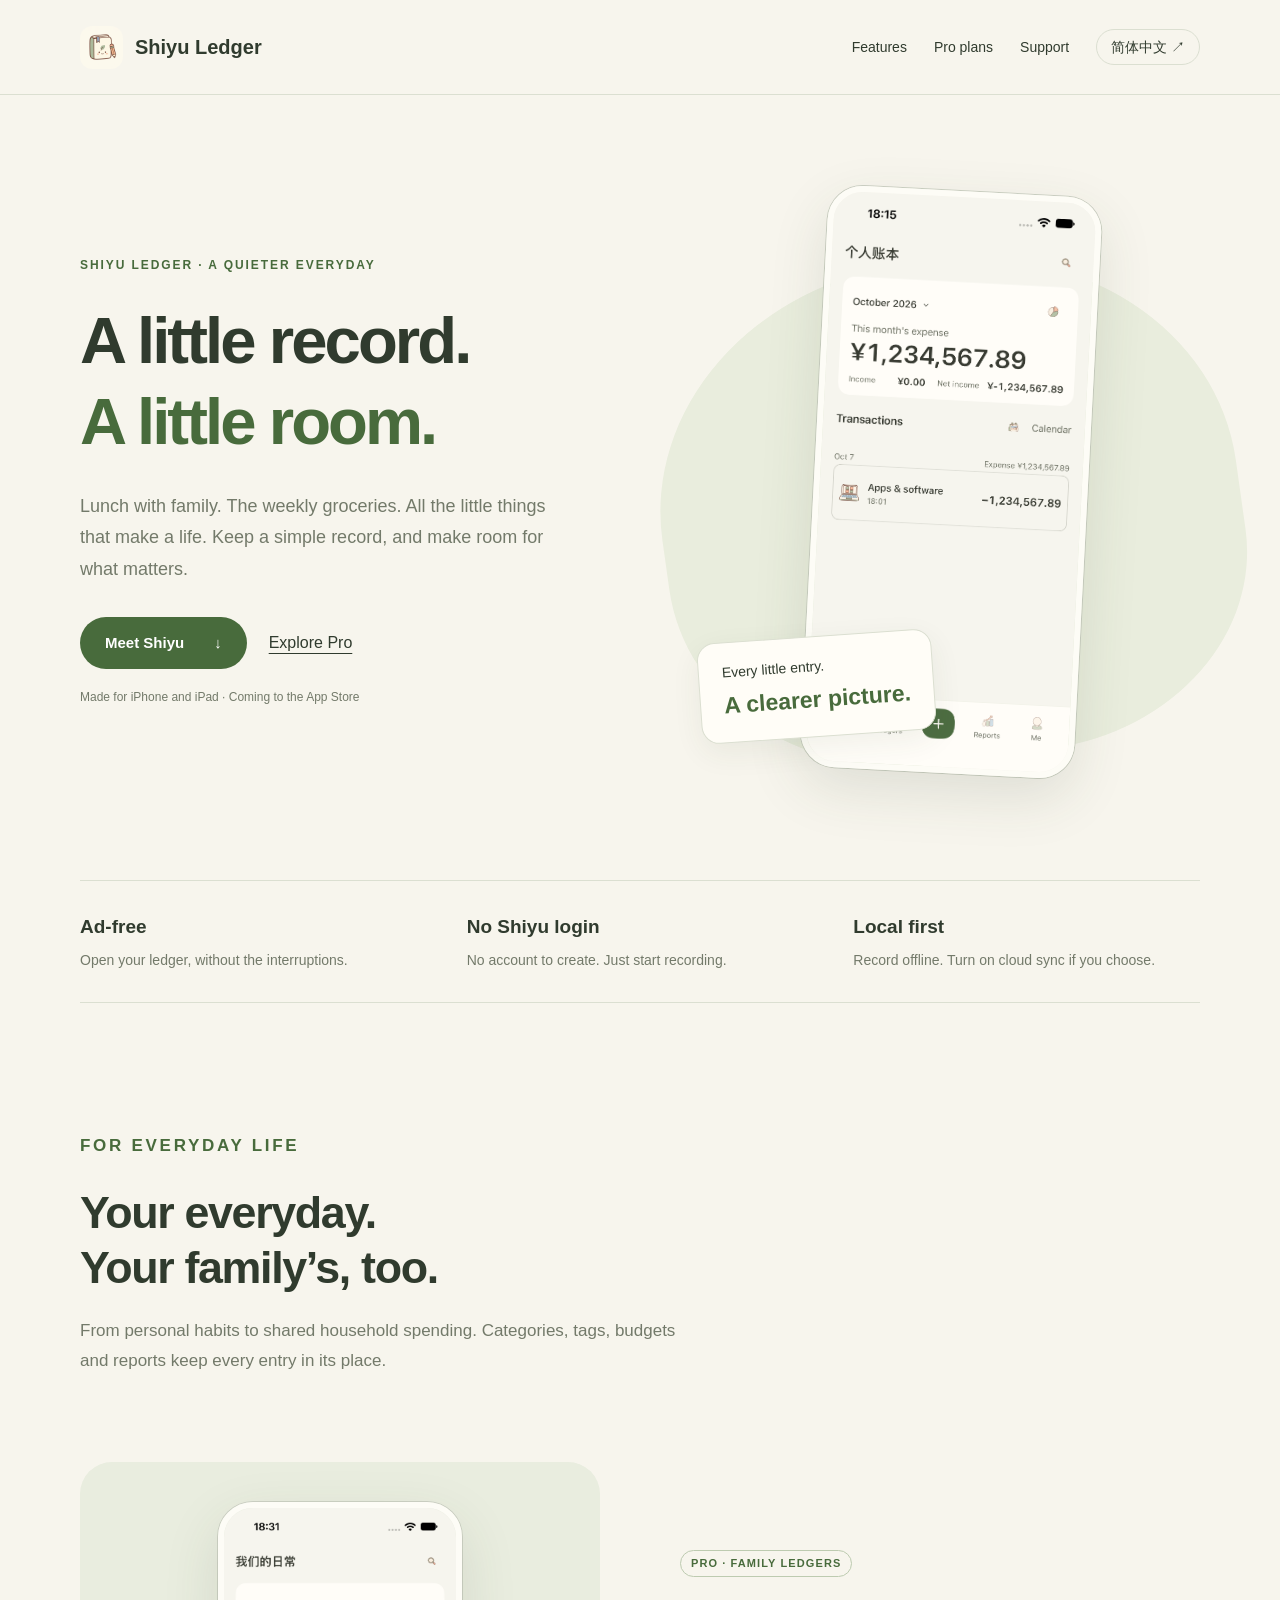
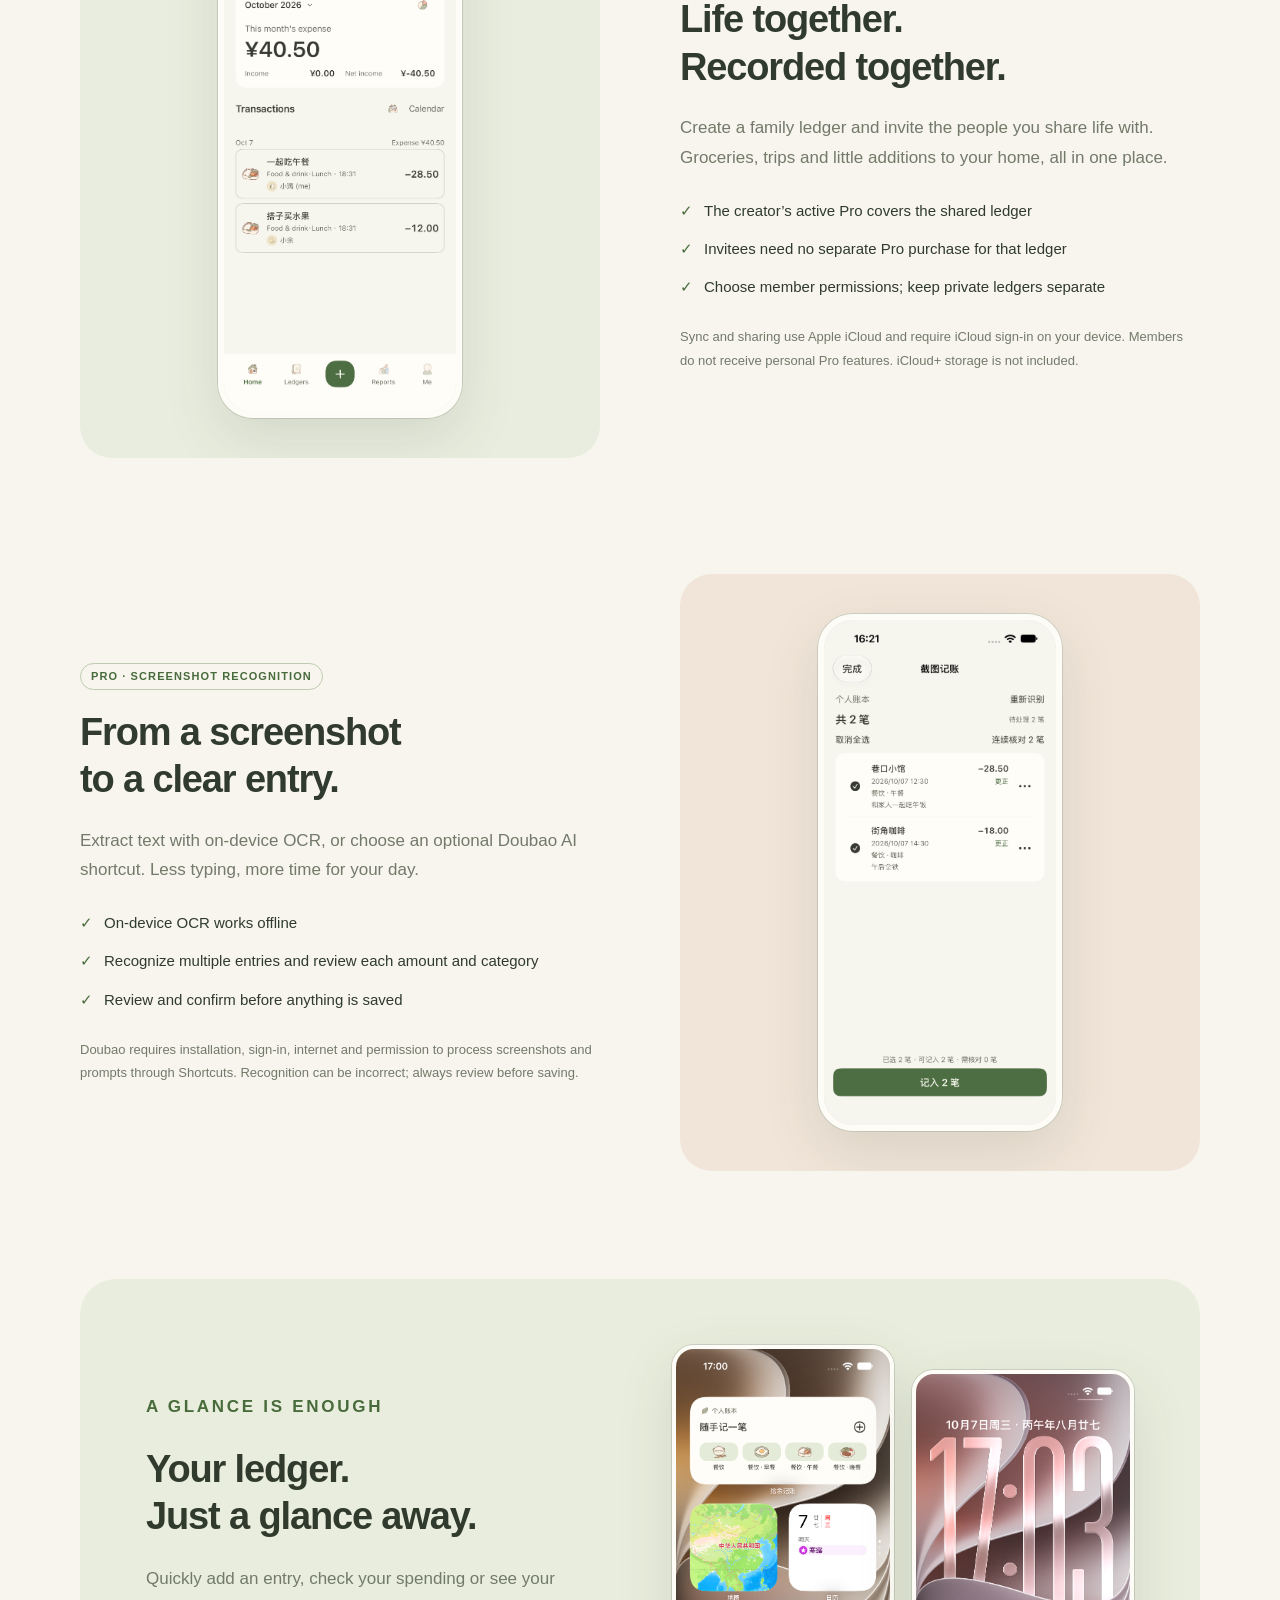
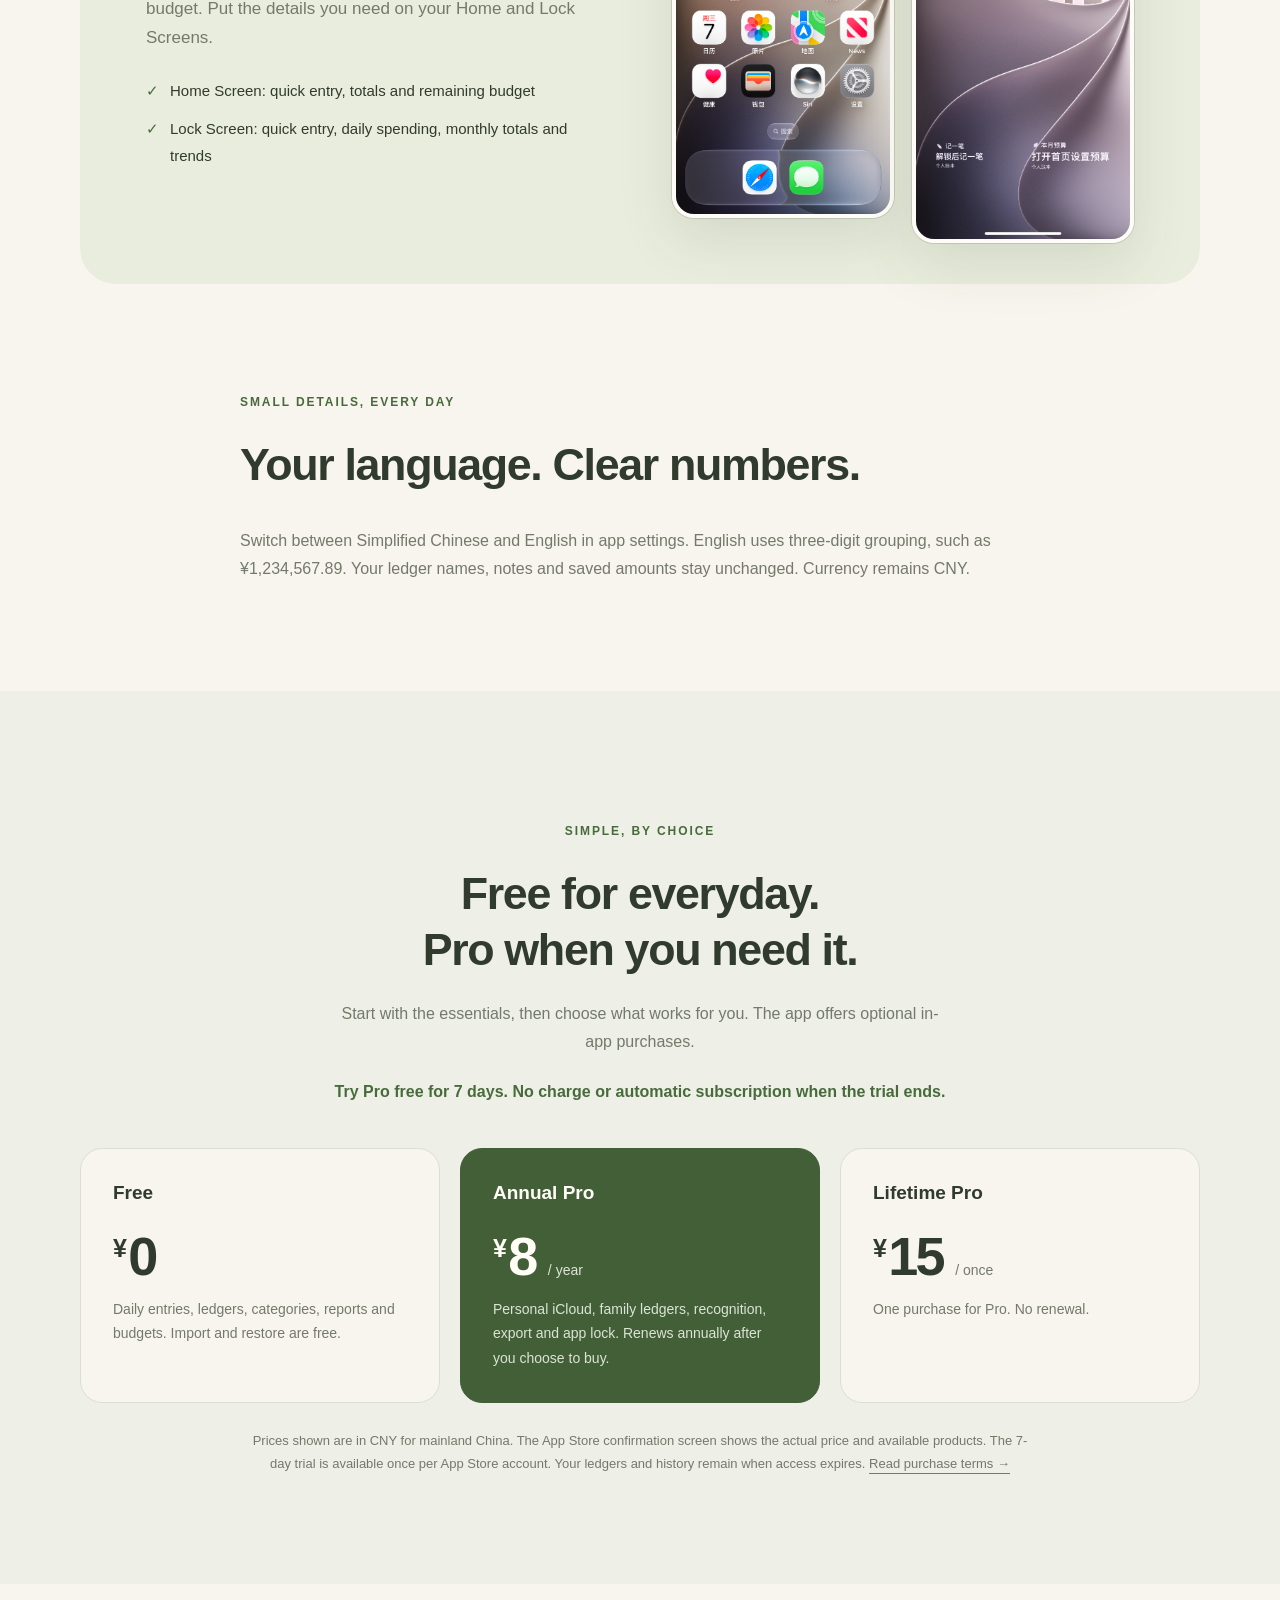
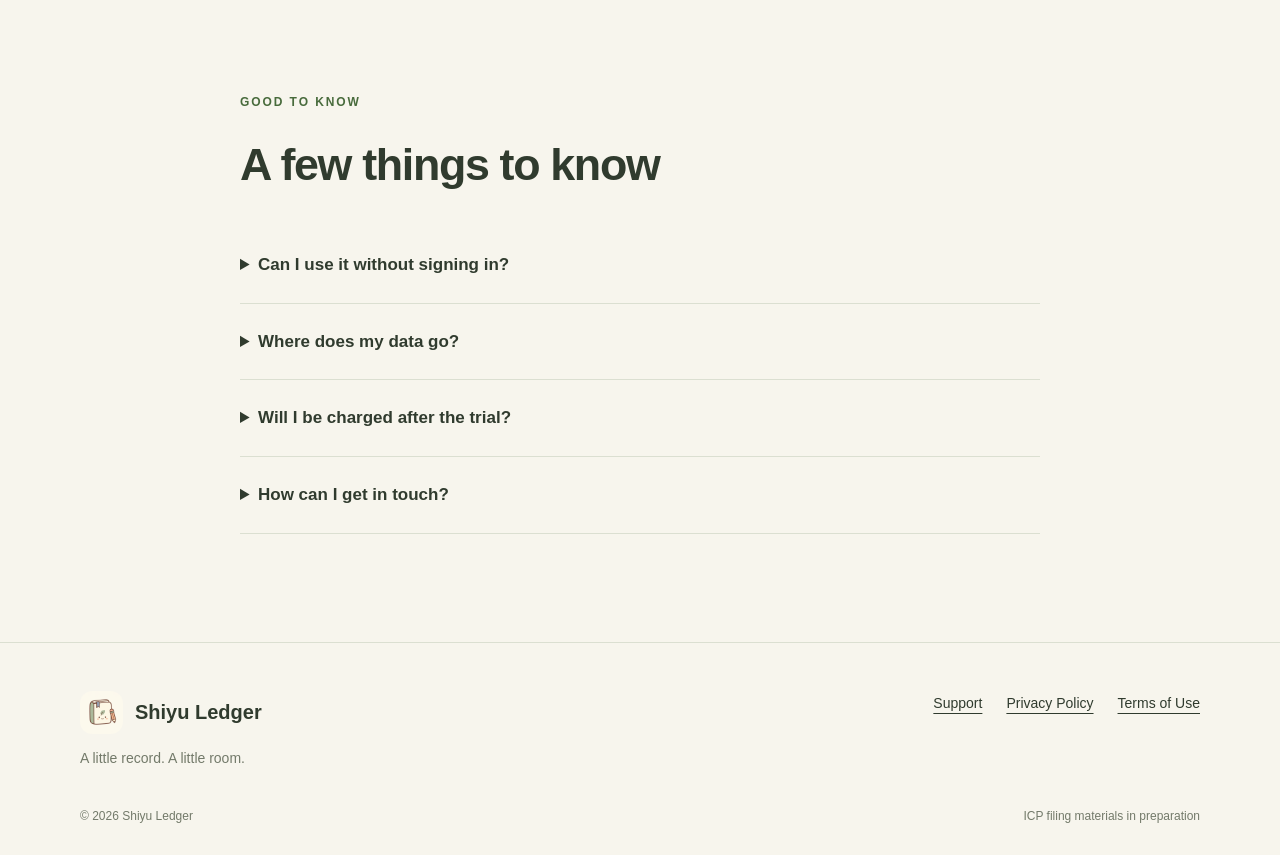
==== index-en.html @ 31da0974 "feat(web): 发布不含个人署名的双语官网" ====
<!doctype html>
<html lang="en">
<head><meta charset="utf-8"><meta name="viewport" content="width=device-width,initial-scale=1"><meta name="description" content="Shiyu Ledger is a quiet home for everyday spending. Ad-free, no Shiyu login, and local first. Share family ledgers, recognize screenshots and use Home and Lock Screen widgets."><meta name="theme-color" content="#f7f5ed"><title>Shiyu Ledger · A little record. A little room.</title><link rel="icon" href="assets/icon.png"><link rel="stylesheet" href="site.css"></head>
<body><a class="skip" href="#main">Skip to content</a>
<header class="site-header"><nav class="wrap nav" aria-label="Main navigation"><a class="brand" href="index-en.html"><img src="assets/icon.png" width="43" height="43" alt="">Shiyu Ledger</a><div class="nav-links"><a class="optional" href="#features">Features</a><a class="mobile-hide" href="#pricing">Pro plans</a><a class="mobile-hide" href="support-en.html">Support</a><a class="language" href="index.html" lang="zh-CN" aria-label="切换为简体中文">简体中文 ↗</a></div></nav></header>
<main id="main"><div class="wrap"><section class="hero"><div class="hero-copy"><p class="eyebrow">SHIYU LEDGER · A QUIETER EVERYDAY</p><h1>A little record.<br><span>A little room.</span></h1><p class="lead">Lunch with family. The weekly groceries. All the little things that make a life. Keep a simple record, and make room for what matters.</p><div class="actions"><a class="button" href="#features">Meet Shiyu <span aria-hidden="true">↓</span></a><a href="#pricing">Explore Pro</a></div><p class="availability">Made for iPhone and iPad · Coming to the App Store</p></div><div class="hero-visual"><div class="phone"><img src="assets/home-en.png" width="1206" height="2622" alt="Personal ledger and daily transactions in Shiyu Ledger" fetchpriority="high"></div><div class="floating-note">Every little entry.<strong>A clearer picture.</strong></div></div></section>
<div class="pillars"><div><strong>Ad-free</strong><p>Open your ledger, without the interruptions.</p></div><div><strong>No Shiyu login</strong><p>No account to create. Just start recording.</p></div><div><strong>Local first</strong><p>Record offline. Turn on cloud sync if you choose.</p></div></div>
<section class="section" id="features"><div class="section-intro"><p class="eyebrow">FOR EVERYDAY LIFE</p><h2>Your everyday.<br>Your family’s, too.</h2><p>From personal habits to shared household spending. Categories, tags, budgets and reports keep every entry in its place.</p></div>
<div class="feature"><div class="feature-visual"><div class="phone"><img src="assets/family-en.png" width="1206" height="2622" loading="lazy" alt="Members and permissions in a shared family ledger"></div></div><div class="feature-copy"><span class="tag">PRO · FAMILY LEDGERS</span><h2>Life together.<br>Recorded together.</h2><p>Create a family ledger and invite the people you share life with. Groceries, trips and little additions to your home, all in one place.</p><ul class="feature-list"><li>The creator’s active Pro covers the shared ledger</li><li>Invitees need no separate Pro purchase for that ledger</li><li>Choose member permissions; keep private ledgers separate</li></ul><small>Sync and sharing use Apple iCloud and require iCloud sign-in on your device. Members do not receive personal Pro features. iCloud+ storage is not included.</small></div></div>
<div class="feature"><div class="feature-copy"><span class="tag">PRO · SCREENSHOT RECOGNITION</span><h2>From a screenshot<br>to a clear entry.</h2><p>Extract text with on-device OCR, or choose an optional Doubao AI shortcut. Less typing, more time for your day.</p><ul class="feature-list"><li>On-device OCR works offline</li><li>Recognize multiple entries and review each amount and category</li><li>Review and confirm before anything is saved</li></ul><small>Doubao requires installation, sign-in, internet and permission to process screenshots and prompts through Shortcuts. Recognition can be incorrect; always review before saving.</small></div><div class="feature-visual peach"><div class="phone"><img src="assets/recognition.png" width="1206" height="2622" loading="lazy" alt="Reviewing multiple recognized transactions"></div></div></div></section>
<section class="widgets" aria-labelledby="widgets-title"><div><p class="eyebrow">A GLANCE IS ENOUGH</p><h2 id="widgets-title">Your ledger.<br>Just a glance away.</h2><p>Quickly add an entry, check your spending or see your budget. Put the details you need on your Home and Lock Screens.</p><ul class="feature-list"><li>Home Screen: quick entry, totals and remaining budget</li><li>Lock Screen: quick entry, daily spending, monthly totals and trends</li></ul></div><div class="widget-pair"><div class="phone"><img src="assets/widget-home.png" loading="lazy" width="1206" height="2622" alt="Shiyu income and expense widget on the iPhone Home Screen"></div><div class="phone"><img src="assets/widget-lock.png" loading="lazy" width="1206" height="2622" alt="Shiyu widgets on the iPhone Lock Screen"></div></div></section>
<section class="section"><div class="faq"><p class="eyebrow">SMALL DETAILS, EVERY DAY</p><h2>Your language. Clear numbers.</h2><p>Switch between Simplified Chinese and English in app settings. English uses three-digit grouping, such as ¥1,234,567.89. Your ledger names, notes and saved amounts stay unchanged. Currency remains CNY.</p></div></section></div>
<section class="section pricing" id="pricing"><div class="wrap"><div class="pricing-head"><p class="eyebrow">SIMPLE, BY CHOICE</p><h2>Free for everyday.<br>Pro when you need it.</h2><p>Start with the essentials, then choose what works for you. The app offers optional in-app purchases.</p><p class="trial">Try Pro free for 7 days. No charge or automatic subscription when the trial ends.</p></div><div class="prices"><article class="price-card"><h3>Free</h3><div class="amount"><span class="currency">¥</span>0</div><p>Daily entries, ledgers, categories, reports and budgets. Import and restore are free.</p></article><article class="price-card pro"><h3>Annual Pro</h3><div class="amount"><span class="currency">¥</span>8 <span class="period">/ year</span></div><p>Personal iCloud, family ledgers, recognition, export and app lock. Renews annually after you choose to buy.</p></article><article class="price-card"><h3>Lifetime Pro</h3><div class="amount"><span class="currency">¥</span>15 <span class="period">/ once</span></div><p>One purchase for Pro. No renewal.</p></article></div><p class="pricing-note">Prices shown are in CNY for mainland China. The App Store confirmation screen shows the actual price and available products. The 7-day trial is available once per App Store account. Your ledgers and history remain when access expires. <a href="terms-en.html">Read purchase terms →</a></p></div></section>
<section class="section wrap"><div class="faq"><p class="eyebrow">GOOD TO KNOW</p><h2>A few things to know</h2><details><summary>Can I use it without signing in?</summary><p>Yes. Basic bookkeeping works offline without a Shiyu account. Optional personal sync and shared ledgers require iCloud sign-in on your device.</p></details><details><summary>Where does my data go?</summary><p>Basic data stays on your device. Optional sync and sharing use Apple CloudKit. The Doubao shortcut sends relevant content to Doubao only when you authorize and run it. See our <a href="privacy-en.html">Privacy Policy</a>.</p></details><details><summary>Will I be charged after the trial?</summary><p>No. The independent 7-day trial does not charge or turn into a subscription. Annual renewal starts only if you choose to buy Annual Pro. Lifetime Pro is a one-time purchase.</p></details><details><summary>How can I get in touch?</summary><p>Email <a href="mailto:906626481@qq.com">906626481@qq.com</a> with the app version, iOS version and steps to reproduce the issue. Please do not send passwords, verification codes or unnecessary personal information.</p></details></div></section></main>
<footer class="footer"><div class="wrap"><div class="footer-top"><div class="footer-copy"><a class="brand" href="index-en.html"><img src="assets/icon.png" width="43" height="43" alt="">Shiyu Ledger</a><p>A little record. A little room.</p></div><nav class="footer-links" aria-label="Help and terms"><a href="support-en.html">Support</a><a href="privacy-en.html">Privacy Policy</a><a href="terms-en.html">Terms of Use</a></nav></div><div class="footer-bottom"><span>© 2026 Shiyu Ledger</span><span>ICP filing materials in preparation</span></div></div></footer></body></html>
---- site.css ----
@charset "UTF-8";
:root{color-scheme:light;--paper:#f7f5ed;--ink:#303b2e;--green:#486b3c;--muted:#737a6a;--line:#dbdfd1;--sage:#e9eddd}*{box-sizing:border-box}html{scroll-behavior:smooth;scroll-padding-top:100px}body{margin:0;color:var(--ink);background:var(--paper);font-family:-apple-system,BlinkMacSystemFont,"Segoe UI","PingFang SC",sans-serif;line-height:1.75}a{color:inherit;text-underline-offset:5px}a:focus-visible,summary:focus-visible{outline:3px solid var(--green);outline-offset:6px}img{display:block;max-width:100%;height:auto}h1,h2,h3,p{margin:0}h1,h2,h3{line-height:1.25}h1{font-size:clamp(44px,5.1vw,72px);letter-spacing:-.045em;font-weight:650}h2{font-size:clamp(32px,3.5vw,48px);letter-spacing:-.03em}h3{font-size:22px}p{color:var(--muted)}.wrap{width:min(1120px,calc(100% - 64px));margin:auto}.site-header{border-bottom:1px solid var(--line)}.nav{display:flex;align-items:center;justify-content:space-between;gap:28px;min-height:94px}.brand{display:flex;align-items:center;gap:12px;text-decoration:none;font-size:20px;font-weight:650;white-space:nowrap}.brand img{width:43px;height:43px;border-radius:12px}.nav-links{display:flex;align-items:center;gap:27px;font-size:14px}.nav-links a{text-decoration:none}.nav-links a:hover{text-decoration:underline}.language{border:1px solid var(--line);padding:5px 14px;border-radius:99px}.hero{display:grid;grid-template-columns:1.05fr .95fr;align-items:center;gap:70px;min-height:785px;padding:66px 0 78px}.eyebrow{font-size:12px;font-weight:650;letter-spacing:.16em;text-transform:uppercase;color:var(--green);margin-bottom:24px}.hero h1 span{color:var(--green)}.lead{font-size:18px;max-width:490px;margin-top:28px}.actions{display:flex;flex-wrap:wrap;align-items:center;gap:22px;margin-top:32px}.button{display:inline-flex;align-items:center;gap:30px;padding:13px 25px;border-radius:99px;background:var(--green);color:white;text-decoration:none;font-size:15px;font-weight:600}.button:hover{background:#35552a}.availability{font-size:12px;color:var(--muted);margin-top:18px}.hero-visual{position:relative;display:flex;justify-content:center}.hero-visual:before{content:"";position:absolute;inset:12% -8% 2%;background:var(--sage);border-radius:48% 48% 38% 42%;transform:rotate(-8deg);z-index:-1}.phone{width:274px;overflow:hidden;border:6px solid #fdfcf6;border-radius:35px;box-shadow:0 20px 55px #34452e20,0 0 0 1px #cdd1c4}.hero .phone{transform:rotate(3deg)}.floating-note{position:absolute;bottom:36px;left:-2px;padding:17px 23px;background:#fffdf7;box-shadow:0 10px 30px #34452e12;border:1px solid var(--line);border-radius:18px;transform:rotate(-4deg);font-size:14px}.floating-note strong{display:block;color:var(--green);font-size:23px}.pillars{display:grid;grid-template-columns:repeat(3,1fr);border-top:1px solid var(--line);border-bottom:1px solid var(--line);padding:29px 0;gap:40px}.pillars strong{display:block;font-size:19px;margin-bottom:5px}.pillars p{font-size:14px}.section{padding:108px 0}.section-intro{max-width:620px;margin-bottom:52px}.section-intro>p{margin-top:20px;font-size:17px}.feature{display:grid;grid-template-columns:1fr 1fr;gap:80px;align-items:center;padding:34px 0 82px}.feature:last-child{padding-bottom:0}.feature-visual{background:#e9eddf;border-radius:32px;display:flex;justify-content:center;padding:40px 32px;overflow:hidden}.feature-visual.peach{background:#f1e5d9}.feature .phone{width:244px}.feature-copy h2{font-size:38px}.feature-copy>p{margin:22px 0;font-size:17px}.feature-copy small{display:block;color:var(--muted);line-height:1.8;font-size:13px}.tag{display:inline-block;border:1px solid #bdcbb0;color:var(--green);font-size:11px;line-height:1;padding:7px 10px;border-radius:99px;margin-bottom:19px;font-weight:650;letter-spacing:.1em}.feature-list{list-style:none;padding:0;margin:25px 0}.feature-list li{position:relative;padding-left:24px;margin:12px 0;font-size:15px}.feature-list li:before{content:"✓";position:absolute;left:0;color:var(--green)}.widgets{background:var(--sage);border-radius:36px;padding:66px;display:grid;grid-template-columns:1fr 1fr;gap:64px;align-items:center}.widgets h2{font-size:38px}.widgets p{margin-top:23px;font-size:17px}.widget-pair{display:flex;align-items:center;gap:18px}.widget-pair .phone{width:50%;min-width:0;border-width:4px;border-radius:22px}.widget-pair .phone:last-child{transform:translateY(25px)}.pricing{background:#eeefe7}.pricing-head{text-align:center;max-width:620px;margin:0 auto 42px}.pricing-head p{margin-top:22px}.prices{display:grid;grid-template-columns:repeat(3,1fr);gap:20px}.price-card{padding:32px;background:var(--paper);border:1px solid var(--line);border-radius:22px}.price-card.pro{background:#435f38;color:#fffdf5;border-color:#435f38}.price-card.pro p,.price-card.pro .period{color:#dce4d5}.price-card h3{font-size:19px}.amount{font-size:54px;font-weight:600;letter-spacing:-.05em;margin:20px 0 10px;line-height:1.15}.amount .currency{font-size:25px;vertical-align:top;display:inline-block;margin-top:9px;margin-right:4px}.period{font-size:14px;font-weight:400;letter-spacing:0;color:var(--muted)}.price-card p{font-size:14px}.pricing-note{font-size:13px;max-width:790px;margin:27px auto 0;text-align:center}.trial{margin-top:26px;font-weight:600;color:var(--green)}.faq{max-width:800px;margin:auto}.faq h2{margin-bottom:34px}.faq details{border-bottom:1px solid var(--line);padding:23px 0}.faq summary{cursor:pointer;font-size:17px;font-weight:550;padding-right:15px}.faq details p{margin-top:16px;font-size:15px}.footer{border-top:1px solid var(--line);padding:48px 0 28px}.footer-top{display:flex;justify-content:space-between;gap:32px}.footer-links{display:flex;flex-wrap:wrap;gap:24px;font-size:14px}.footer-bottom{display:flex;justify-content:space-between;gap:22px;margin-top:36px;font-size:12px;color:var(--muted)}.footer-copy>p{font-size:14px;margin-top:12px}.skip{position:absolute;top:-100px;left:20px;background:white;padding:10px 20px;z-index:2}.skip:focus{top:12px}
@media(max-width:850px){.wrap{width:calc(100% - 40px)}.nav{min-height:80px;gap:16px}.nav-links{gap:18px}.nav-links .optional{display:none}.hero{gap:35px;min-height:700px}.hero .phone{width:238px}.floating-note{left:-8px;bottom:28px;padding:13px 17px}.pillars{gap:24px}.feature{gap:40px}.feature-copy h2,.widgets h2{font-size:32px}.widgets{padding:40px;gap:30px}.price-card{padding:25px}.amount{font-size:45px}}
@media(max-width:620px){.brand{font-size:17px;gap:9px}.brand img{width:36px;height:36px}.nav-links{gap:12px;font-size:12px}.nav-links .mobile-hide{display:none}.language{padding:4px 11px}.hero{grid-template-columns:1fr;gap:50px;padding:58px 0 62px;min-height:0}.hero-copy{max-width:500px}.hero h1{font-size:47px}.lead{font-size:16px;margin-top:23px}.hero-visual{padding:0 20px 18px;max-width:340px;justify-self:center;width:100%}.hero-visual:before{inset:12% 0 0;transform:none}.hero .phone{width:245px}.floating-note{left:-3px;bottom:47px;font-size:12px}.floating-note strong{font-size:20px}.pillars{grid-template-columns:1fr;padding:26px 0;gap:21px}.pillars strong{font-size:17px}.section{padding:65px 0}.section-intro{margin-bottom:32px}.feature{grid-template-columns:1fr;gap:28px;padding:20px 0 60px}.feature-copy{order:-1}.feature-copy h2,.widgets h2{font-size:32px}.feature-visual{padding:30px}.feature .phone{width:237px}.widgets{grid-template-columns:1fr;padding:32px 26px 56px;gap:32px;border-radius:26px}.widget-pair{max-width:340px;margin:auto}.prices{grid-template-columns:1fr;gap:14px}.price-card{padding:27px}.amount{margin:14px 0 8px}.footer-top,.footer-bottom{flex-direction:column;gap:22px}.footer-links{gap:20px}.footer-bottom{margin-top:28px;gap:9px}.pricing-head{text-align:left}.pricing-note{text-align:left}.actions{gap:18px}.widget-pair .phone{border-radius:18px}}
@media(prefers-reduced-motion:reduce){html{scroll-behavior:auto}}
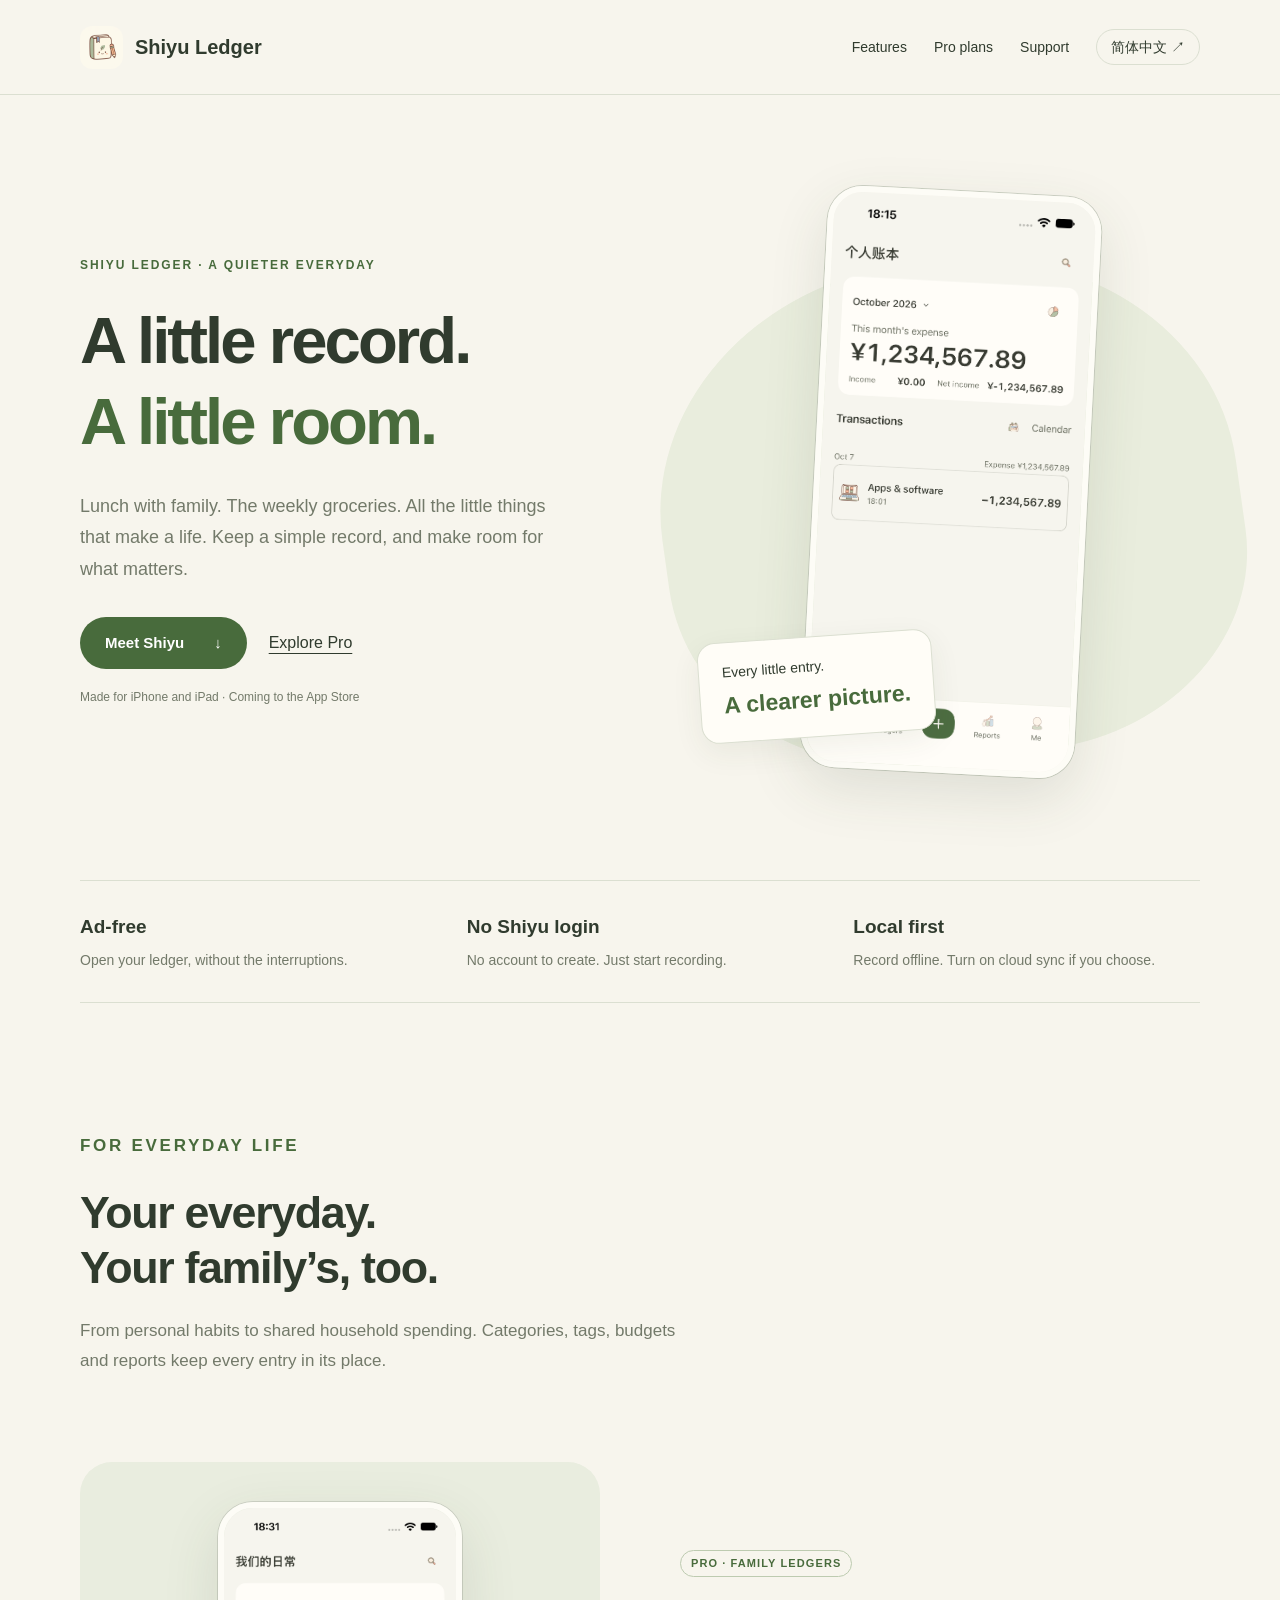
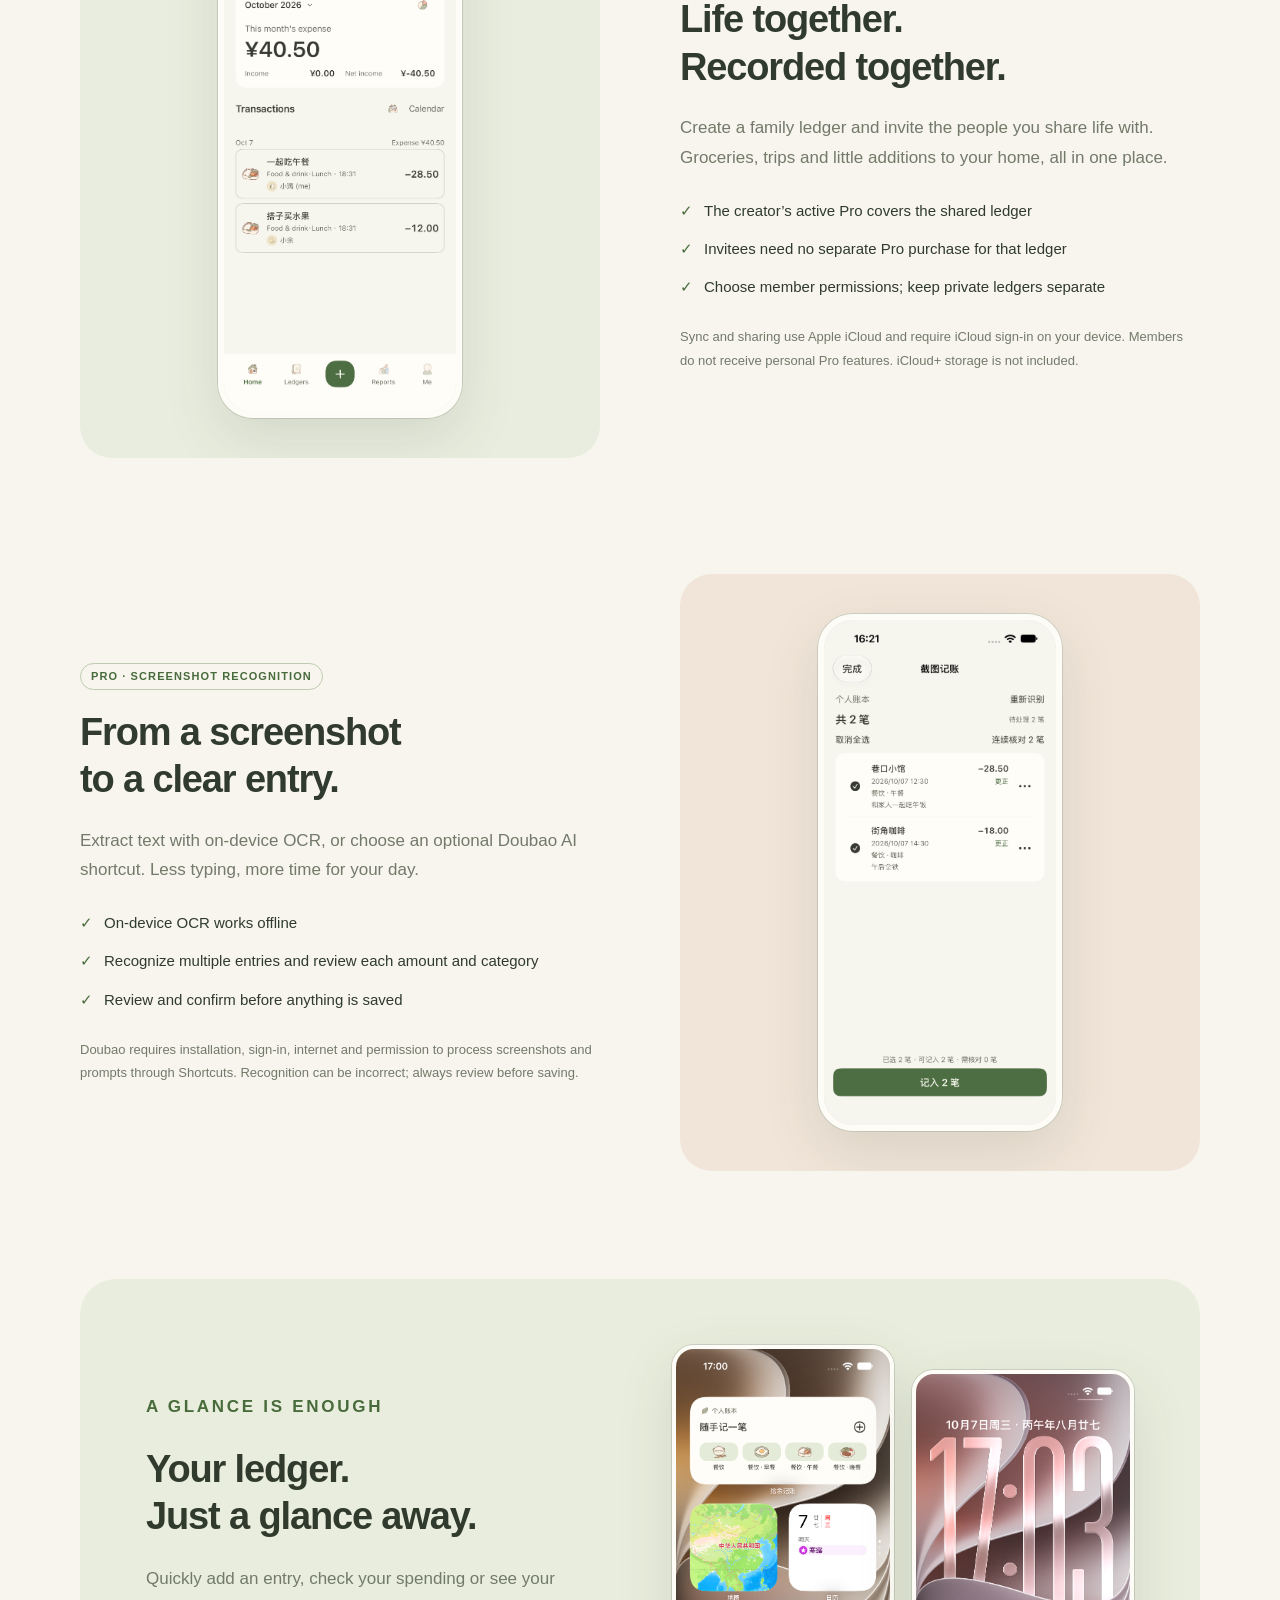
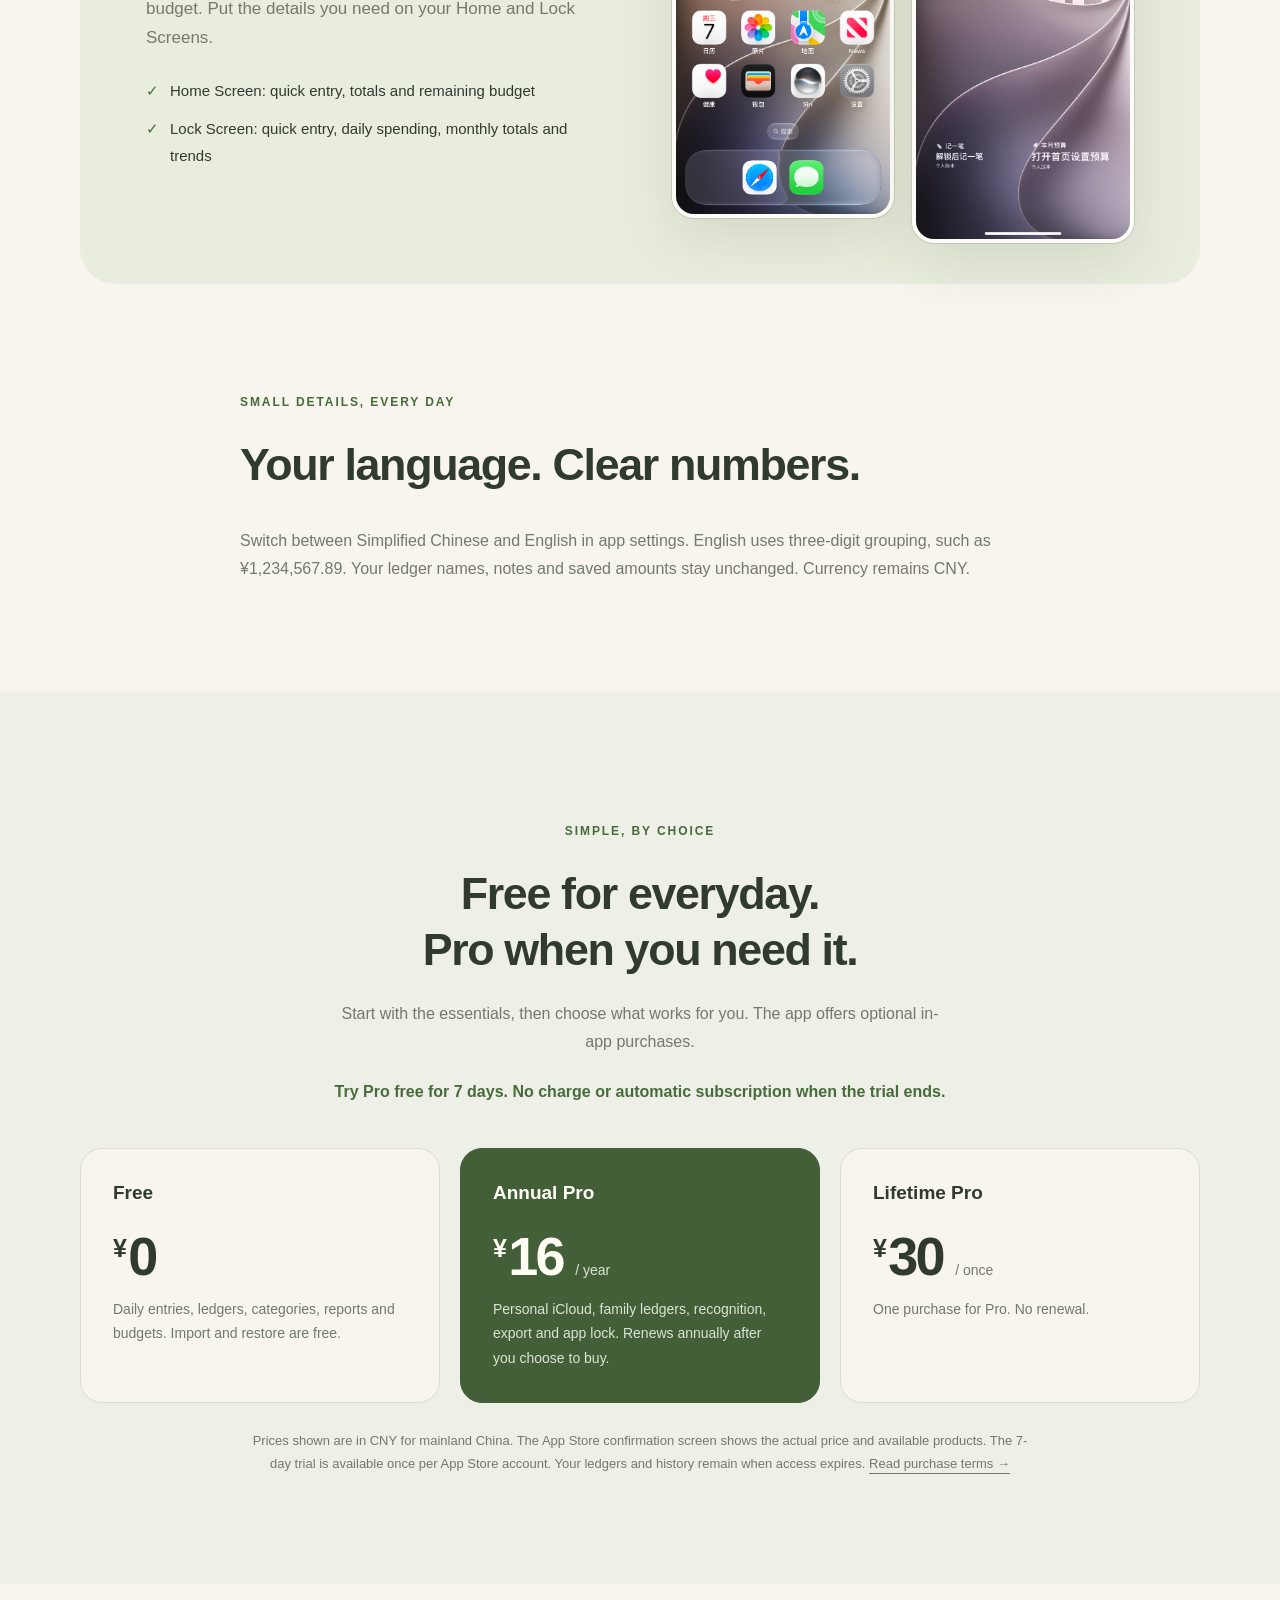
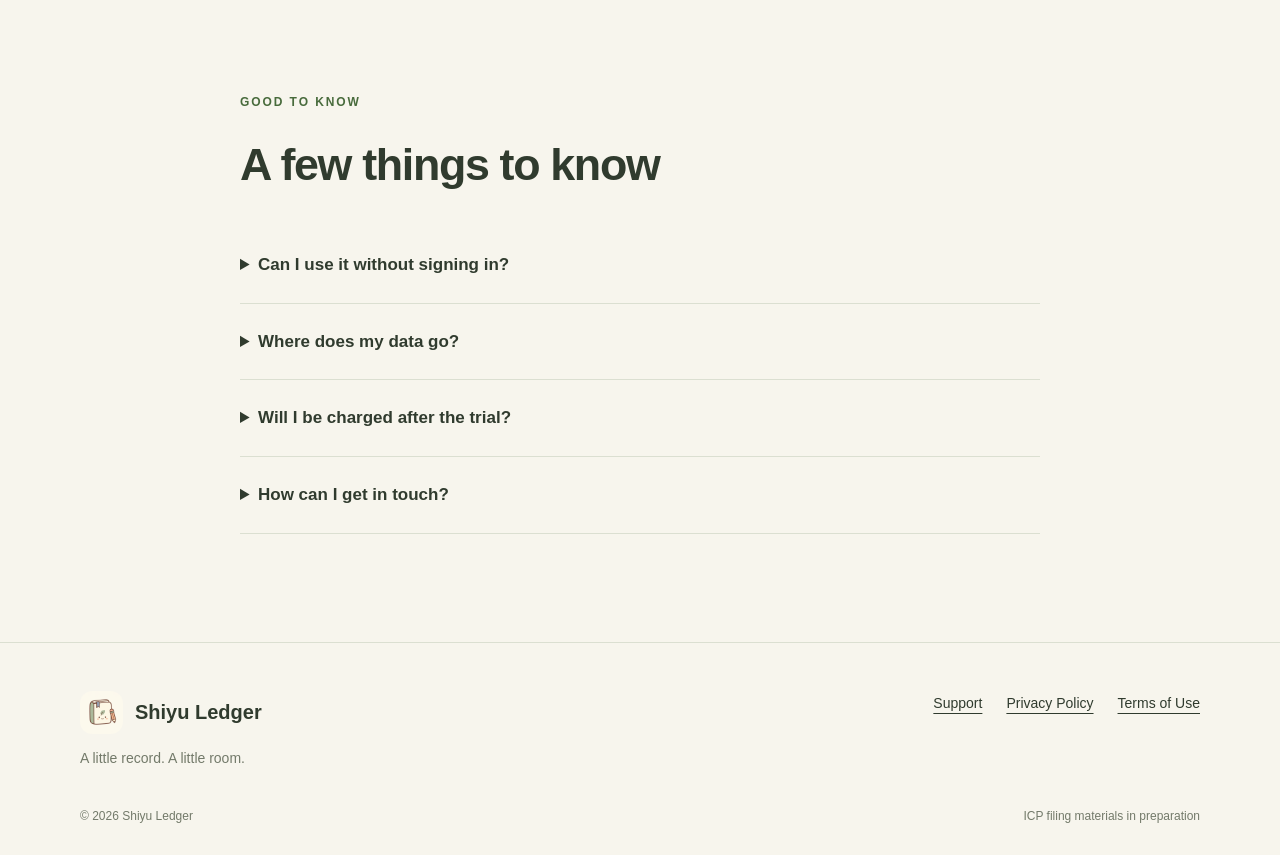
==== commit 8a068d2c: "chore(web): 更新官网内容" ====
--- a/index-en.html
+++ b/index-en.html
@@ -10,6 +10,6 @@
 <div class="feature"><div class="feature-copy"><span class="tag">PRO · SCREENSHOT RECOGNITION</span><h2>From a screenshot<br>to a clear entry.</h2><p>Extract text with on-device OCR, or choose an optional Doubao AI shortcut. Less typing, more time for your day.</p><ul class="feature-list"><li>On-device OCR works offline</li><li>Recognize multiple entries and review each amount and category</li><li>Review and confirm before anything is saved</li></ul><small>Doubao requires installation, sign-in, internet and permission to process screenshots and prompts through Shortcuts. Recognition can be incorrect; always review before saving.</small></div><div class="feature-visual peach"><div class="phone"><img src="assets/recognition.png" width="1206" height="2622" loading="lazy" alt="Reviewing multiple recognized transactions"></div></div></div></section>
 <section class="widgets" aria-labelledby="widgets-title"><div><p class="eyebrow">A GLANCE IS ENOUGH</p><h2 id="widgets-title">Your ledger.<br>Just a glance away.</h2><p>Quickly add an entry, check your spending or see your budget. Put the details you need on your Home and Lock Screens.</p><ul class="feature-list"><li>Home Screen: quick entry, totals and remaining budget</li><li>Lock Screen: quick entry, daily spending, monthly totals and trends</li></ul></div><div class="widget-pair"><div class="phone"><img src="assets/widget-home.png" loading="lazy" width="1206" height="2622" alt="Shiyu income and expense widget on the iPhone Home Screen"></div><div class="phone"><img src="assets/widget-lock.png" loading="lazy" width="1206" height="2622" alt="Shiyu widgets on the iPhone Lock Screen"></div></div></section>
 <section class="section"><div class="faq"><p class="eyebrow">SMALL DETAILS, EVERY DAY</p><h2>Your language. Clear numbers.</h2><p>Switch between Simplified Chinese and English in app settings. English uses three-digit grouping, such as ¥1,234,567.89. Your ledger names, notes and saved amounts stay unchanged. Currency remains CNY.</p></div></section></div>
-<section class="section pricing" id="pricing"><div class="wrap"><div class="pricing-head"><p class="eyebrow">SIMPLE, BY CHOICE</p><h2>Free for everyday.<br>Pro when you need it.</h2><p>Start with the essentials, then choose what works for you. The app offers optional in-app purchases.</p><p class="trial">Try Pro free for 7 days. No charge or automatic subscription when the trial ends.</p></div><div class="prices"><article class="price-card"><h3>Free</h3><div class="amount"><span class="currency">¥</span>0</div><p>Daily entries, ledgers, categories, reports and budgets. Import and restore are free.</p></article><article class="price-card pro"><h3>Annual Pro</h3><div class="amount"><span class="currency">¥</span>8 <span class="period">/ year</span></div><p>Personal iCloud, family ledgers, recognition, export and app lock. Renews annually after you choose to buy.</p></article><article class="price-card"><h3>Lifetime Pro</h3><div class="amount"><span class="currency">¥</span>15 <span class="period">/ once</span></div><p>One purchase for Pro. No renewal.</p></article></div><p class="pricing-note">Prices shown are in CNY for mainland China. The App Store confirmation screen shows the actual price and available products. The 7-day trial is available once per App Store account. Your ledgers and history remain when access expires. <a href="terms-en.html">Read purchase terms →</a></p></div></section>
+<section class="section pricing" id="pricing"><div class="wrap"><div class="pricing-head"><p class="eyebrow">SIMPLE, BY CHOICE</p><h2>Free for everyday.<br>Pro when you need it.</h2><p>Start with the essentials, then choose what works for you. The app offers optional in-app purchases.</p><p class="trial">Try Pro free for 7 days. No charge or automatic subscription when the trial ends.</p></div><div class="prices"><article class="price-card"><h3>Free</h3><div class="amount"><span class="currency">¥</span>0</div><p>Daily entries, ledgers, categories, reports and budgets. Import and restore are free.</p></article><article class="price-card pro"><h3>Annual Pro</h3><div class="amount"><span class="currency">¥</span>16 <span class="period">/ year</span></div><p>Personal iCloud, family ledgers, recognition, export and app lock. Renews annually after you choose to buy.</p></article><article class="price-card"><h3>Lifetime Pro</h3><div class="amount"><span class="currency">¥</span>30 <span class="period">/ once</span></div><p>One purchase for Pro. No renewal.</p></article></div><p class="pricing-note">Prices shown are in CNY for mainland China. The App Store confirmation screen shows the actual price and available products. The 7-day trial is available once per App Store account. Your ledgers and history remain when access expires. <a href="terms-en.html">Read purchase terms →</a></p></div></section>
 <section class="section wrap"><div class="faq"><p class="eyebrow">GOOD TO KNOW</p><h2>A few things to know</h2><details><summary>Can I use it without signing in?</summary><p>Yes. Basic bookkeeping works offline without a Shiyu account. Optional personal sync and shared ledgers require iCloud sign-in on your device.</p></details><details><summary>Where does my data go?</summary><p>Basic data stays on your device. Optional sync and sharing use Apple CloudKit. The Doubao shortcut sends relevant content to Doubao only when you authorize and run it. See our <a href="privacy-en.html">Privacy Policy</a>.</p></details><details><summary>Will I be charged after the trial?</summary><p>No. The independent 7-day trial does not charge or turn into a subscription. Annual renewal starts only if you choose to buy Annual Pro. Lifetime Pro is a one-time purchase.</p></details><details><summary>How can I get in touch?</summary><p>Email <a href="mailto:906626481@qq.com">906626481@qq.com</a> with the app version, iOS version and steps to reproduce the issue. Please do not send passwords, verification codes or unnecessary personal information.</p></details></div></section></main>
 <footer class="footer"><div class="wrap"><div class="footer-top"><div class="footer-copy"><a class="brand" href="index-en.html"><img src="assets/icon.png" width="43" height="43" alt="">Shiyu Ledger</a><p>A little record. A little room.</p></div><nav class="footer-links" aria-label="Help and terms"><a href="support-en.html">Support</a><a href="privacy-en.html">Privacy Policy</a><a href="terms-en.html">Terms of Use</a></nav></div><div class="footer-bottom"><span>© 2026 Shiyu Ledger</span><span>ICP filing materials in preparation</span></div></div></footer></body></html>
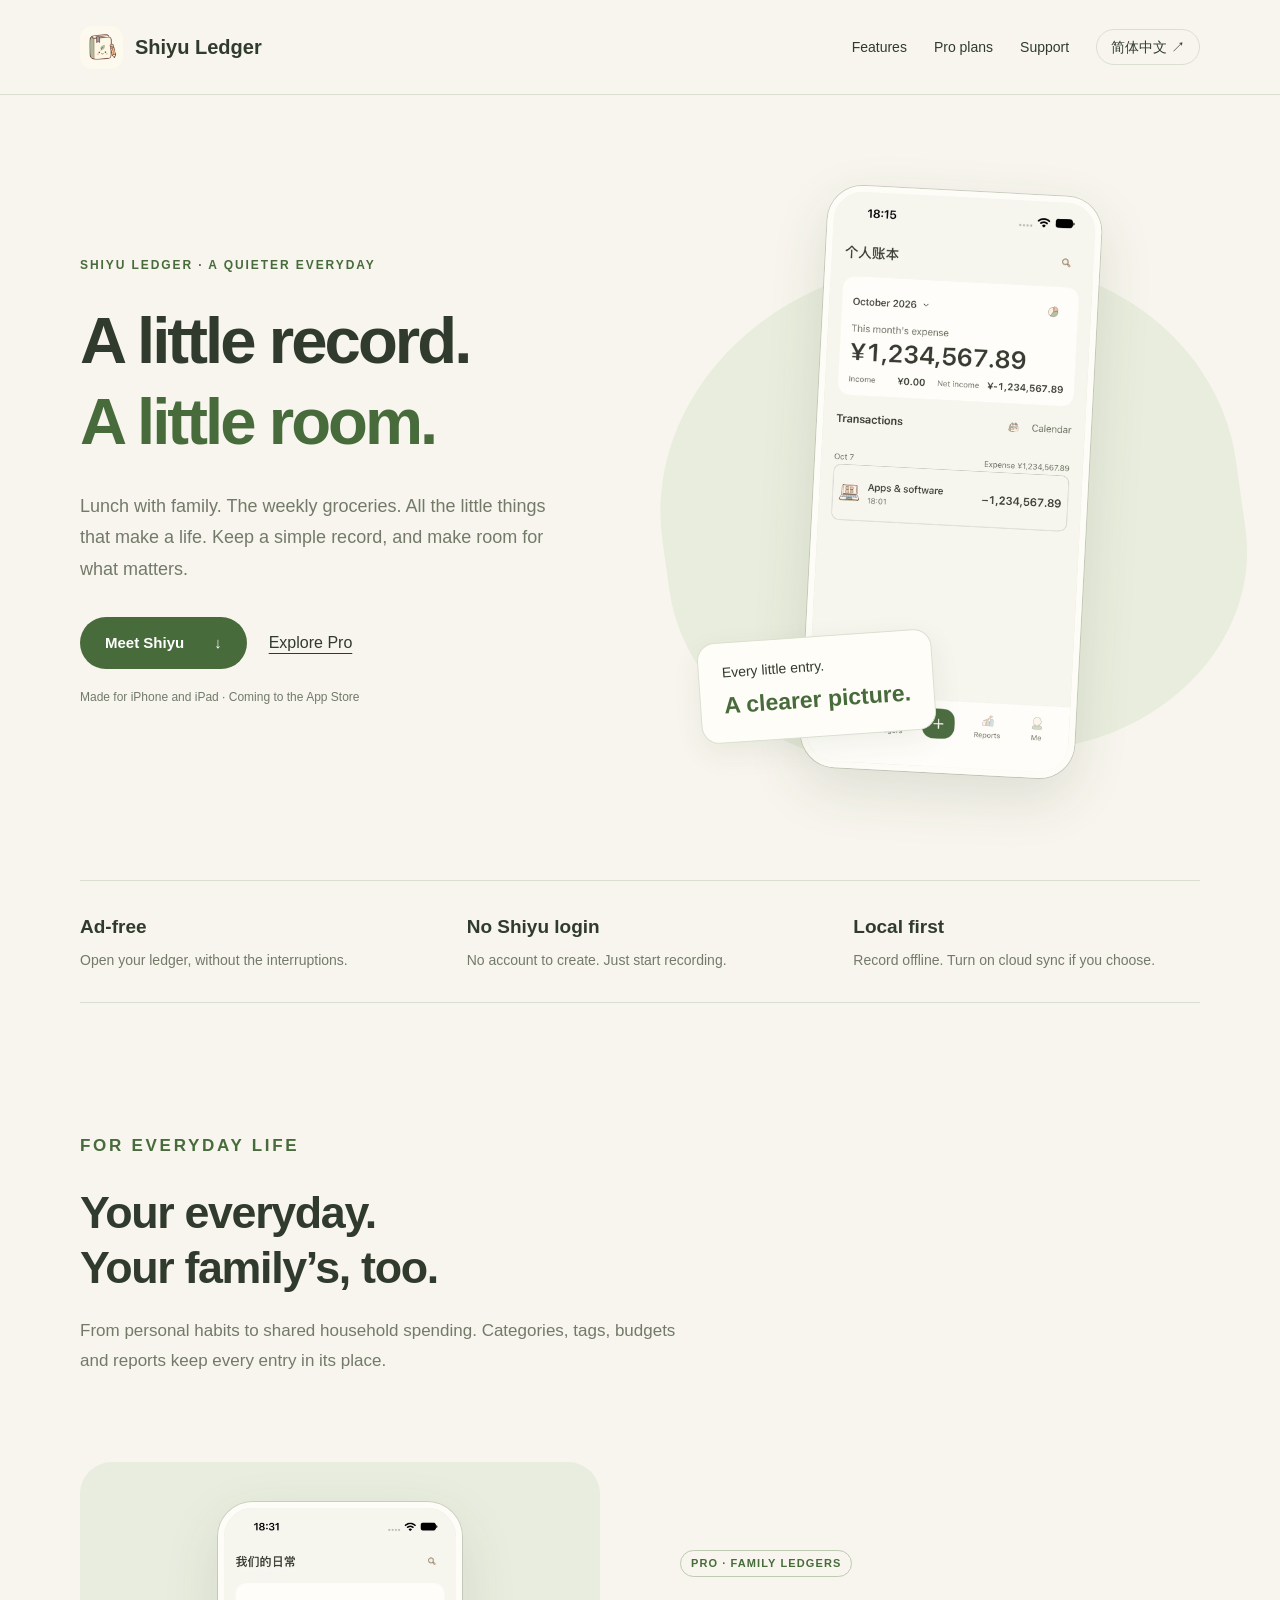
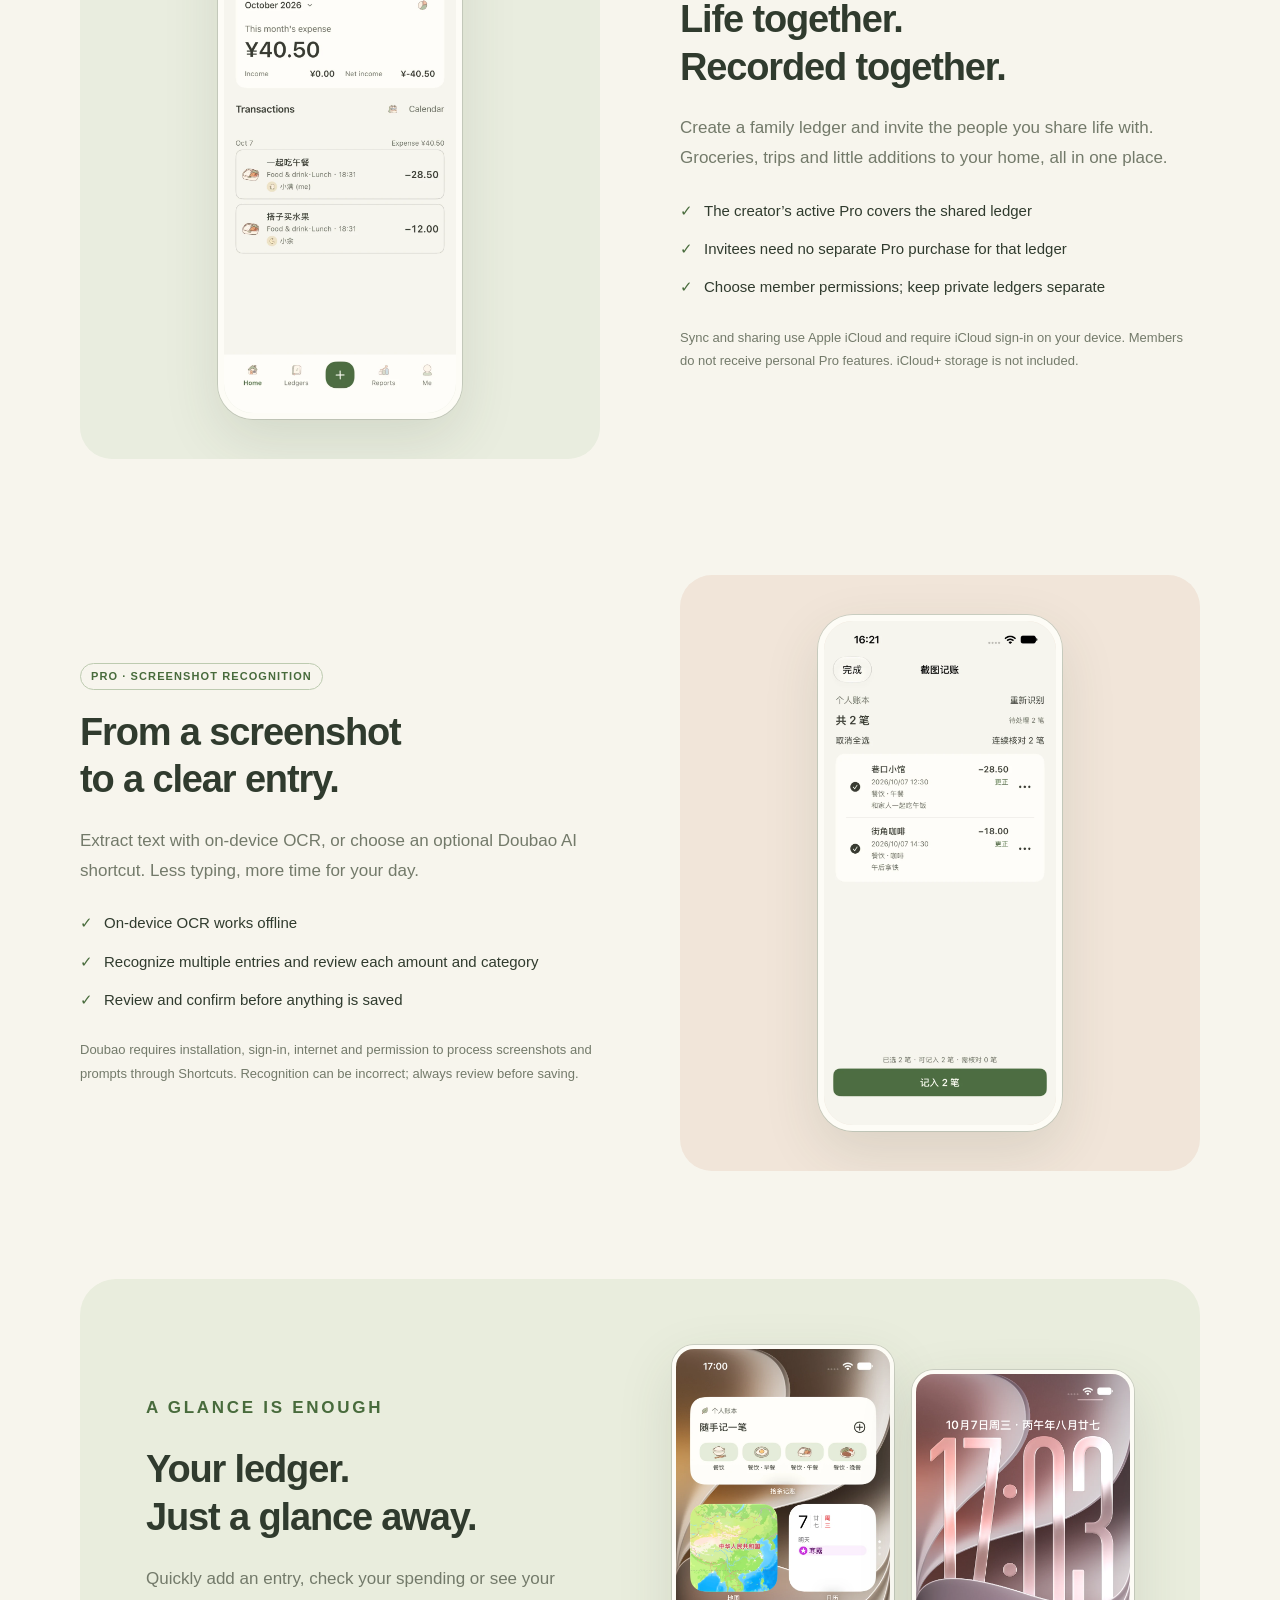
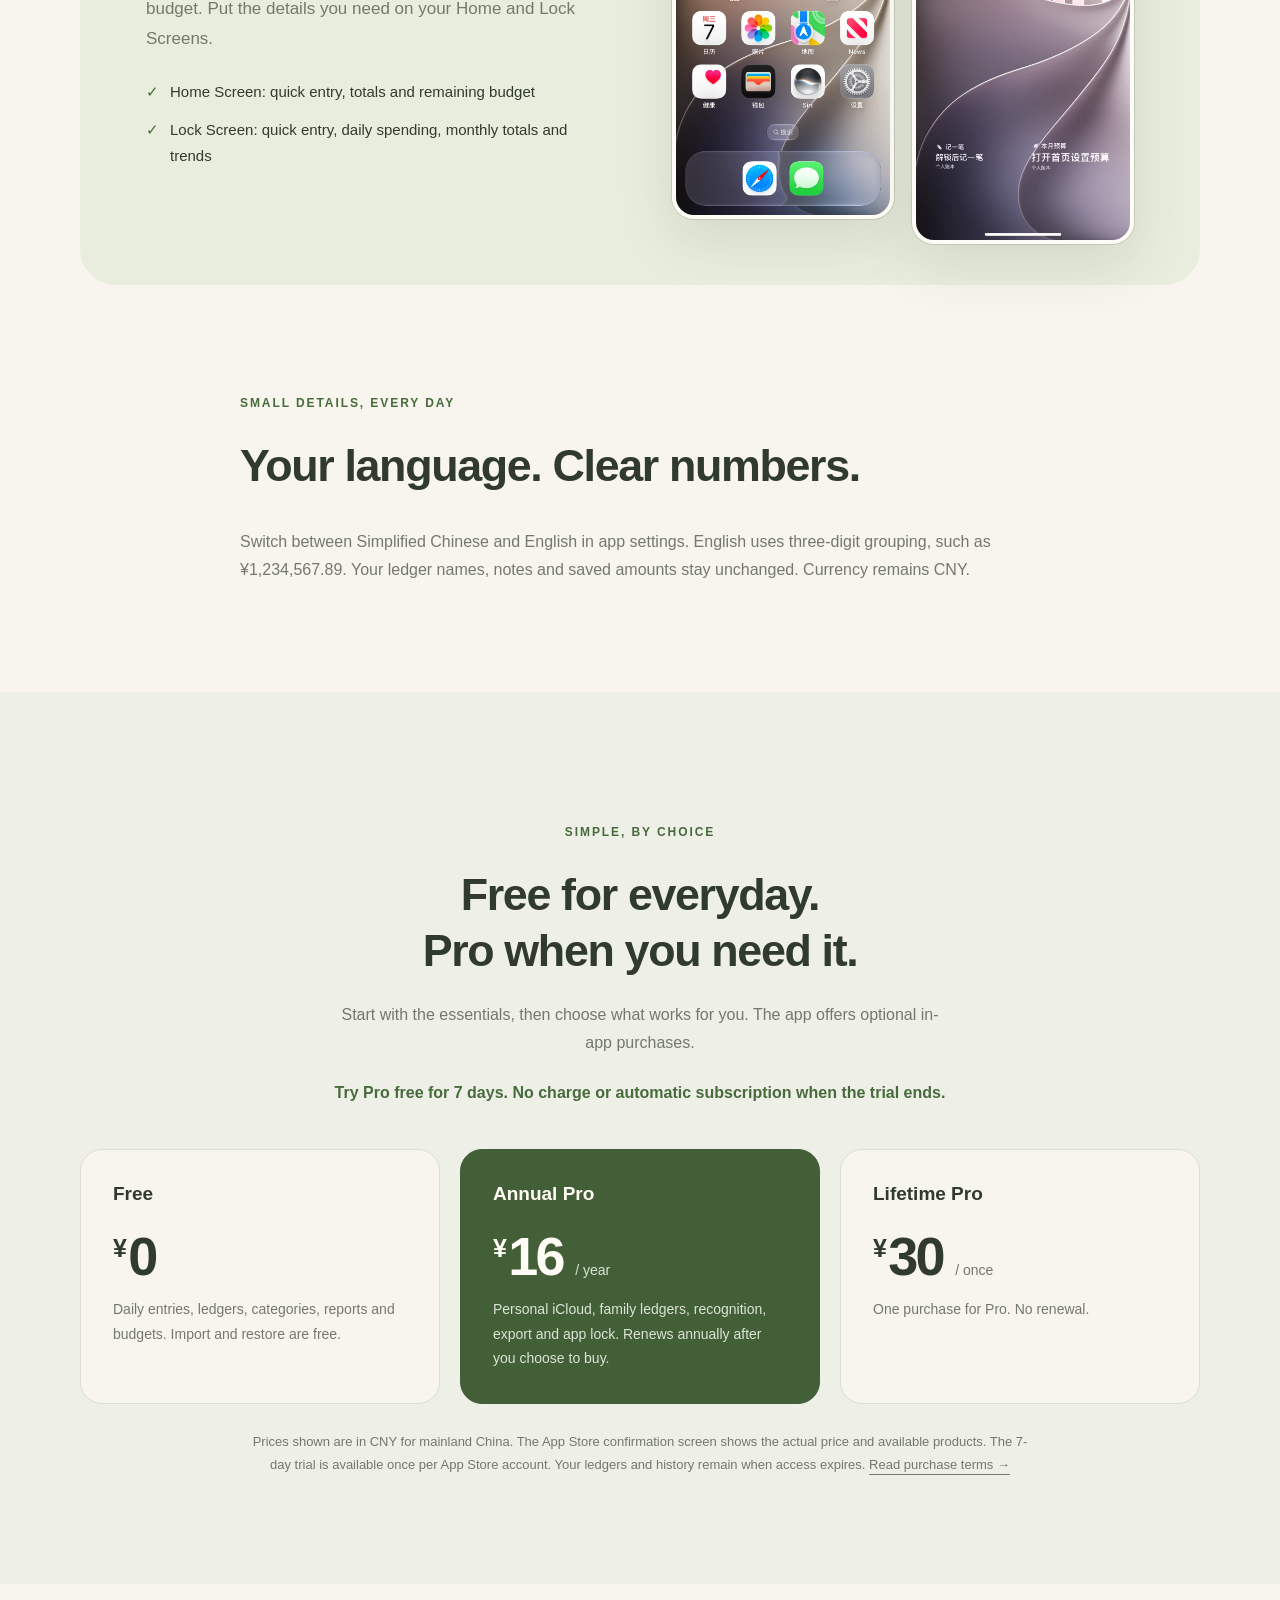
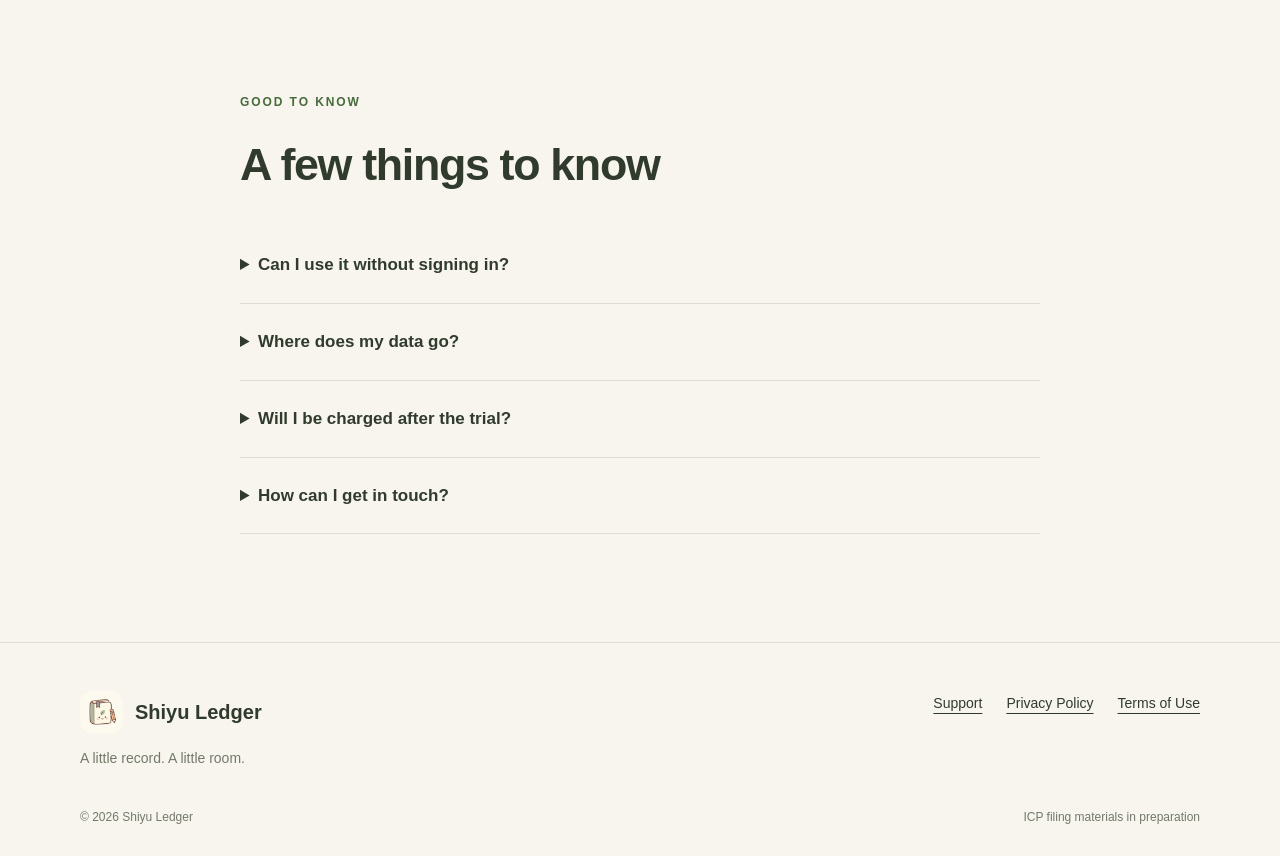
==== commit 2c6b8ad6: "chore(web): 更新官网内容" ====
--- a/index-en.html
+++ b/index-en.html
@@ -3,12 +3,12 @@
 <head><meta charset="utf-8"><meta name="viewport" content="width=device-width,initial-scale=1"><meta name="description" content="Shiyu Ledger is a quiet home for everyday spending. Ad-free, no Shiyu login, and local first. Share family ledgers, recognize screenshots and use Home and Lock Screen widgets."><meta name="theme-color" content="#f7f5ed"><title>Shiyu Ledger · A little record. A little room.</title><link rel="icon" href="assets/icon.png"><link rel="stylesheet" href="site.css"></head>
 <body><a class="skip" href="#main">Skip to content</a>
 <header class="site-header"><nav class="wrap nav" aria-label="Main navigation"><a class="brand" href="index-en.html"><img src="assets/icon.png" width="43" height="43" alt="">Shiyu Ledger</a><div class="nav-links"><a class="optional" href="#features">Features</a><a class="mobile-hide" href="#pricing">Pro plans</a><a class="mobile-hide" href="support-en.html">Support</a><a class="language" href="index.html" lang="zh-CN" aria-label="切换为简体中文">简体中文 ↗</a></div></nav></header>
-<main id="main"><div class="wrap"><section class="hero"><div class="hero-copy"><p class="eyebrow">SHIYU LEDGER · A QUIETER EVERYDAY</p><h1>A little record.<br><span>A little room.</span></h1><p class="lead">Lunch with family. The weekly groceries. All the little things that make a life. Keep a simple record, and make room for what matters.</p><div class="actions"><a class="button" href="#features">Meet Shiyu <span aria-hidden="true">↓</span></a><a href="#pricing">Explore Pro</a></div><p class="availability">Made for iPhone and iPad · Coming to the App Store</p></div><div class="hero-visual"><div class="phone"><img src="assets/home-en.png" width="1206" height="2622" alt="Personal ledger and daily transactions in Shiyu Ledger" fetchpriority="high"></div><div class="floating-note">Every little entry.<strong>A clearer picture.</strong></div></div></section>
+<main id="main"><div class="wrap"><section class="hero"><div class="hero-copy"><p class="eyebrow">SHIYU LEDGER · A QUIETER EVERYDAY</p><h1>A little record.<br><span>A little room.</span></h1><p class="lead">Lunch with family. The weekly groceries. All the little things that make a life. Keep a simple record, and make room for what matters.</p><div class="actions"><a class="button" href="#features">Meet Shiyu <span aria-hidden="true">↓</span></a><a href="#pricing">Explore Pro</a></div><p class="availability">Made for iPhone and iPad · Coming to the App Store</p></div><div class="hero-visual"><div class="phone"><img src="assets/home-en.webp" width="828" height="1801" alt="Personal ledger and daily transactions in Shiyu Ledger" fetchpriority="high"></div><div class="floating-note">Every little entry.<strong>A clearer picture.</strong></div></div></section>
 <div class="pillars"><div><strong>Ad-free</strong><p>Open your ledger, without the interruptions.</p></div><div><strong>No Shiyu login</strong><p>No account to create. Just start recording.</p></div><div><strong>Local first</strong><p>Record offline. Turn on cloud sync if you choose.</p></div></div>
 <section class="section" id="features"><div class="section-intro"><p class="eyebrow">FOR EVERYDAY LIFE</p><h2>Your everyday.<br>Your family’s, too.</h2><p>From personal habits to shared household spending. Categories, tags, budgets and reports keep every entry in its place.</p></div>
-<div class="feature"><div class="feature-visual"><div class="phone"><img src="assets/family-en.png" width="1206" height="2622" loading="lazy" alt="Members and permissions in a shared family ledger"></div></div><div class="feature-copy"><span class="tag">PRO · FAMILY LEDGERS</span><h2>Life together.<br>Recorded together.</h2><p>Create a family ledger and invite the people you share life with. Groceries, trips and little additions to your home, all in one place.</p><ul class="feature-list"><li>The creator’s active Pro covers the shared ledger</li><li>Invitees need no separate Pro purchase for that ledger</li><li>Choose member permissions; keep private ledgers separate</li></ul><small>Sync and sharing use Apple iCloud and require iCloud sign-in on your device. Members do not receive personal Pro features. iCloud+ storage is not included.</small></div></div>
-<div class="feature"><div class="feature-copy"><span class="tag">PRO · SCREENSHOT RECOGNITION</span><h2>From a screenshot<br>to a clear entry.</h2><p>Extract text with on-device OCR, or choose an optional Doubao AI shortcut. Less typing, more time for your day.</p><ul class="feature-list"><li>On-device OCR works offline</li><li>Recognize multiple entries and review each amount and category</li><li>Review and confirm before anything is saved</li></ul><small>Doubao requires installation, sign-in, internet and permission to process screenshots and prompts through Shortcuts. Recognition can be incorrect; always review before saving.</small></div><div class="feature-visual peach"><div class="phone"><img src="assets/recognition.png" width="1206" height="2622" loading="lazy" alt="Reviewing multiple recognized transactions"></div></div></div></section>
-<section class="widgets" aria-labelledby="widgets-title"><div><p class="eyebrow">A GLANCE IS ENOUGH</p><h2 id="widgets-title">Your ledger.<br>Just a glance away.</h2><p>Quickly add an entry, check your spending or see your budget. Put the details you need on your Home and Lock Screens.</p><ul class="feature-list"><li>Home Screen: quick entry, totals and remaining budget</li><li>Lock Screen: quick entry, daily spending, monthly totals and trends</li></ul></div><div class="widget-pair"><div class="phone"><img src="assets/widget-home.png" loading="lazy" width="1206" height="2622" alt="Shiyu income and expense widget on the iPhone Home Screen"></div><div class="phone"><img src="assets/widget-lock.png" loading="lazy" width="1206" height="2622" alt="Shiyu widgets on the iPhone Lock Screen"></div></div></section>
+<div class="feature"><div class="feature-visual"><div class="phone"><img src="assets/family-en.webp" width="828" height="1801" loading="lazy" alt="Members and permissions in a shared family ledger"></div></div><div class="feature-copy"><span class="tag">PRO · FAMILY LEDGERS</span><h2>Life together.<br>Recorded together.</h2><p>Create a family ledger and invite the people you share life with. Groceries, trips and little additions to your home, all in one place.</p><ul class="feature-list"><li>The creator’s active Pro covers the shared ledger</li><li>Invitees need no separate Pro purchase for that ledger</li><li>Choose member permissions; keep private ledgers separate</li></ul><small>Sync and sharing use Apple iCloud and require iCloud sign-in on your device. Members do not receive personal Pro features. iCloud+ storage is not included.</small></div></div>
+<div class="feature"><div class="feature-copy"><span class="tag">PRO · SCREENSHOT RECOGNITION</span><h2>From a screenshot<br>to a clear entry.</h2><p>Extract text with on-device OCR, or choose an optional Doubao AI shortcut. Less typing, more time for your day.</p><ul class="feature-list"><li>On-device OCR works offline</li><li>Recognize multiple entries and review each amount and category</li><li>Review and confirm before anything is saved</li></ul><small>Doubao requires installation, sign-in, internet and permission to process screenshots and prompts through Shortcuts. Recognition can be incorrect; always review before saving.</small></div><div class="feature-visual peach"><div class="phone"><img src="assets/recognition.webp" width="828" height="1801" loading="lazy" alt="Reviewing multiple recognized transactions"></div></div></div></section>
+<section class="widgets" aria-labelledby="widgets-title"><div><p class="eyebrow">A GLANCE IS ENOUGH</p><h2 id="widgets-title">Your ledger.<br>Just a glance away.</h2><p>Quickly add an entry, check your spending or see your budget. Put the details you need on your Home and Lock Screens.</p><ul class="feature-list"><li>Home Screen: quick entry, totals and remaining budget</li><li>Lock Screen: quick entry, daily spending, monthly totals and trends</li></ul></div><div class="widget-pair"><div class="phone"><img src="assets/widget-home.webp" loading="lazy" width="828" height="1801" alt="Shiyu income and expense widget on the iPhone Home Screen"></div><div class="phone"><img src="assets/widget-lock.webp" loading="lazy" width="828" height="1801" alt="Shiyu widgets on the iPhone Lock Screen"></div></div></section>
 <section class="section"><div class="faq"><p class="eyebrow">SMALL DETAILS, EVERY DAY</p><h2>Your language. Clear numbers.</h2><p>Switch between Simplified Chinese and English in app settings. English uses three-digit grouping, such as ¥1,234,567.89. Your ledger names, notes and saved amounts stay unchanged. Currency remains CNY.</p></div></section></div>
 <section class="section pricing" id="pricing"><div class="wrap"><div class="pricing-head"><p class="eyebrow">SIMPLE, BY CHOICE</p><h2>Free for everyday.<br>Pro when you need it.</h2><p>Start with the essentials, then choose what works for you. The app offers optional in-app purchases.</p><p class="trial">Try Pro free for 7 days. No charge or automatic subscription when the trial ends.</p></div><div class="prices"><article class="price-card"><h3>Free</h3><div class="amount"><span class="currency">¥</span>0</div><p>Daily entries, ledgers, categories, reports and budgets. Import and restore are free.</p></article><article class="price-card pro"><h3>Annual Pro</h3><div class="amount"><span class="currency">¥</span>16 <span class="period">/ year</span></div><p>Personal iCloud, family ledgers, recognition, export and app lock. Renews annually after you choose to buy.</p></article><article class="price-card"><h3>Lifetime Pro</h3><div class="amount"><span class="currency">¥</span>30 <span class="period">/ once</span></div><p>One purchase for Pro. No renewal.</p></article></div><p class="pricing-note">Prices shown are in CNY for mainland China. The App Store confirmation screen shows the actual price and available products. The 7-day trial is available once per App Store account. Your ledgers and history remain when access expires. <a href="terms-en.html">Read purchase terms →</a></p></div></section>
 <section class="section wrap"><div class="faq"><p class="eyebrow">GOOD TO KNOW</p><h2>A few things to know</h2><details><summary>Can I use it without signing in?</summary><p>Yes. Basic bookkeeping works offline without a Shiyu account. Optional personal sync and shared ledgers require iCloud sign-in on your device.</p></details><details><summary>Where does my data go?</summary><p>Basic data stays on your device. Optional sync and sharing use Apple CloudKit. The Doubao shortcut sends relevant content to Doubao only when you authorize and run it. See our <a href="privacy-en.html">Privacy Policy</a>.</p></details><details><summary>Will I be charged after the trial?</summary><p>No. The independent 7-day trial does not charge or turn into a subscription. Annual renewal starts only if you choose to buy Annual Pro. Lifetime Pro is a one-time purchase.</p></details><details><summary>How can I get in touch?</summary><p>Email <a href="mailto:906626481@qq.com">906626481@qq.com</a> with the app version, iOS version and steps to reproduce the issue. Please do not send passwords, verification codes or unnecessary personal information.</p></details></div></section></main>
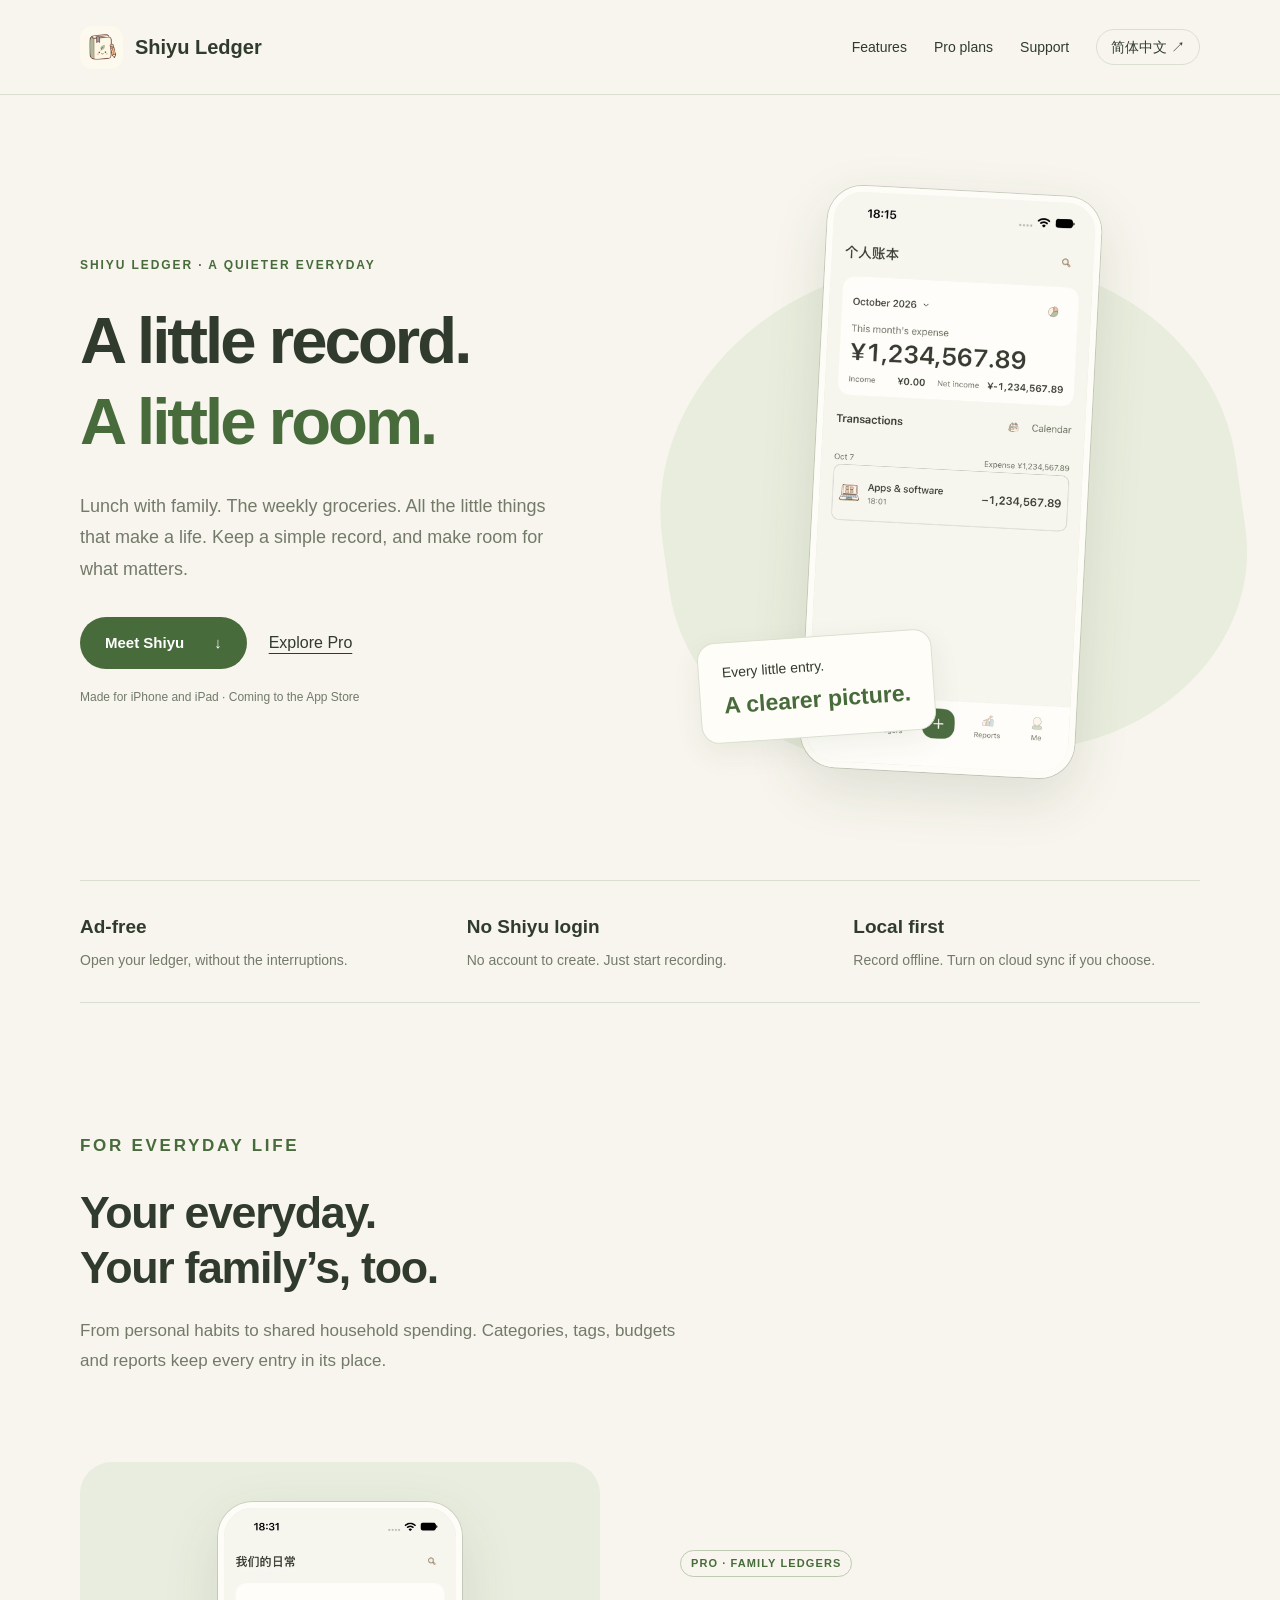
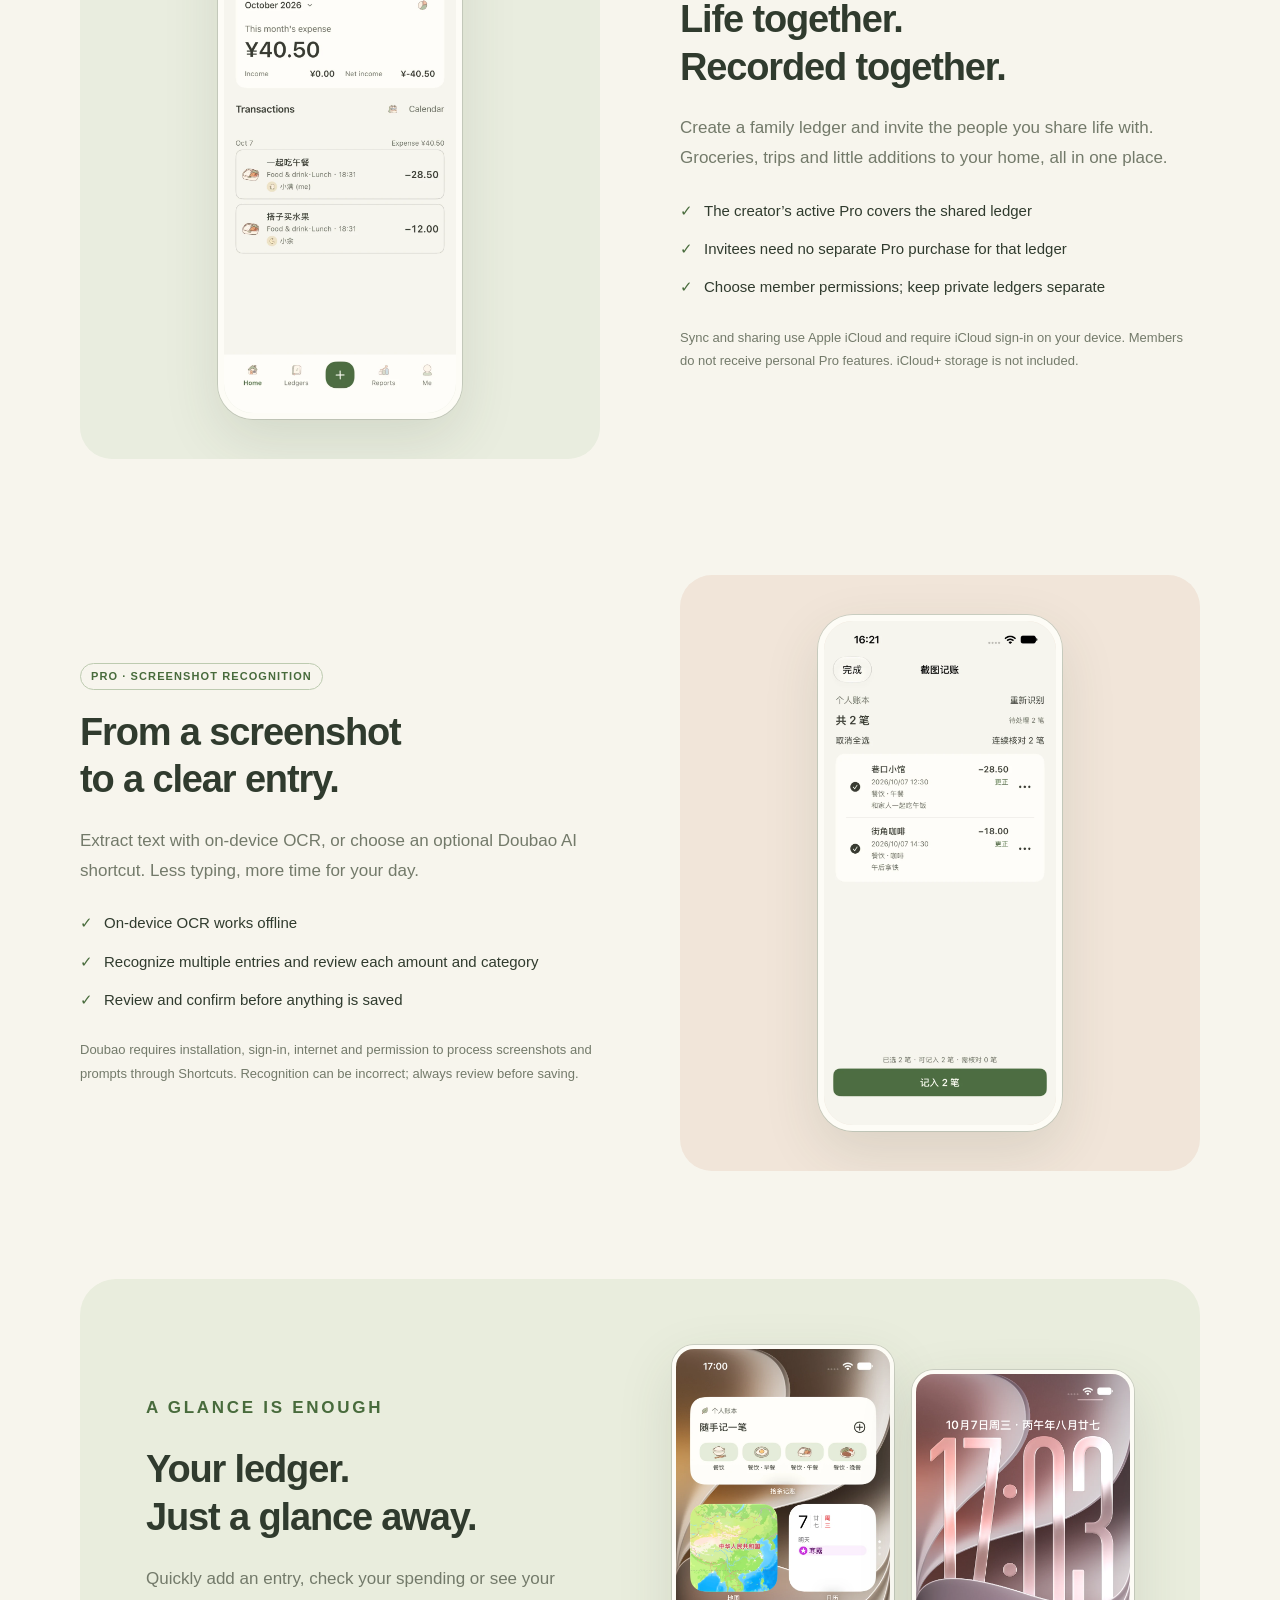
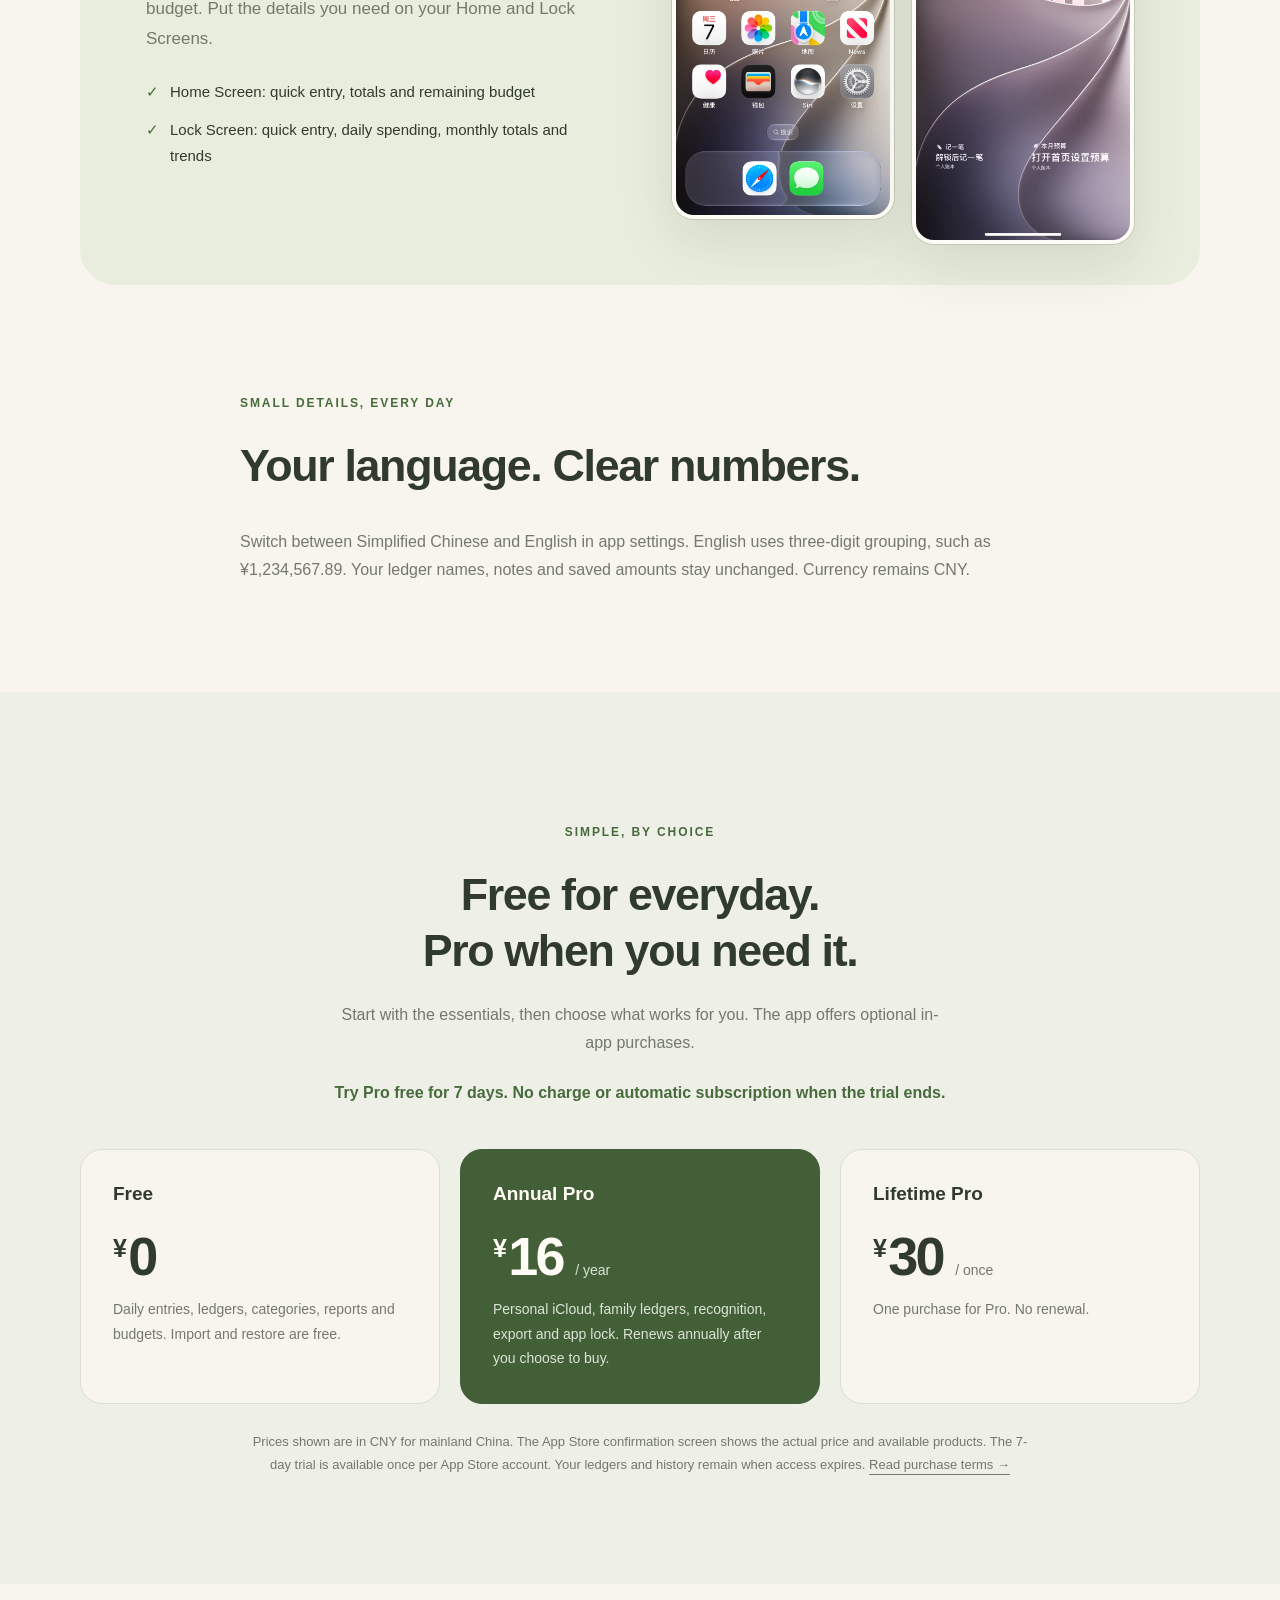
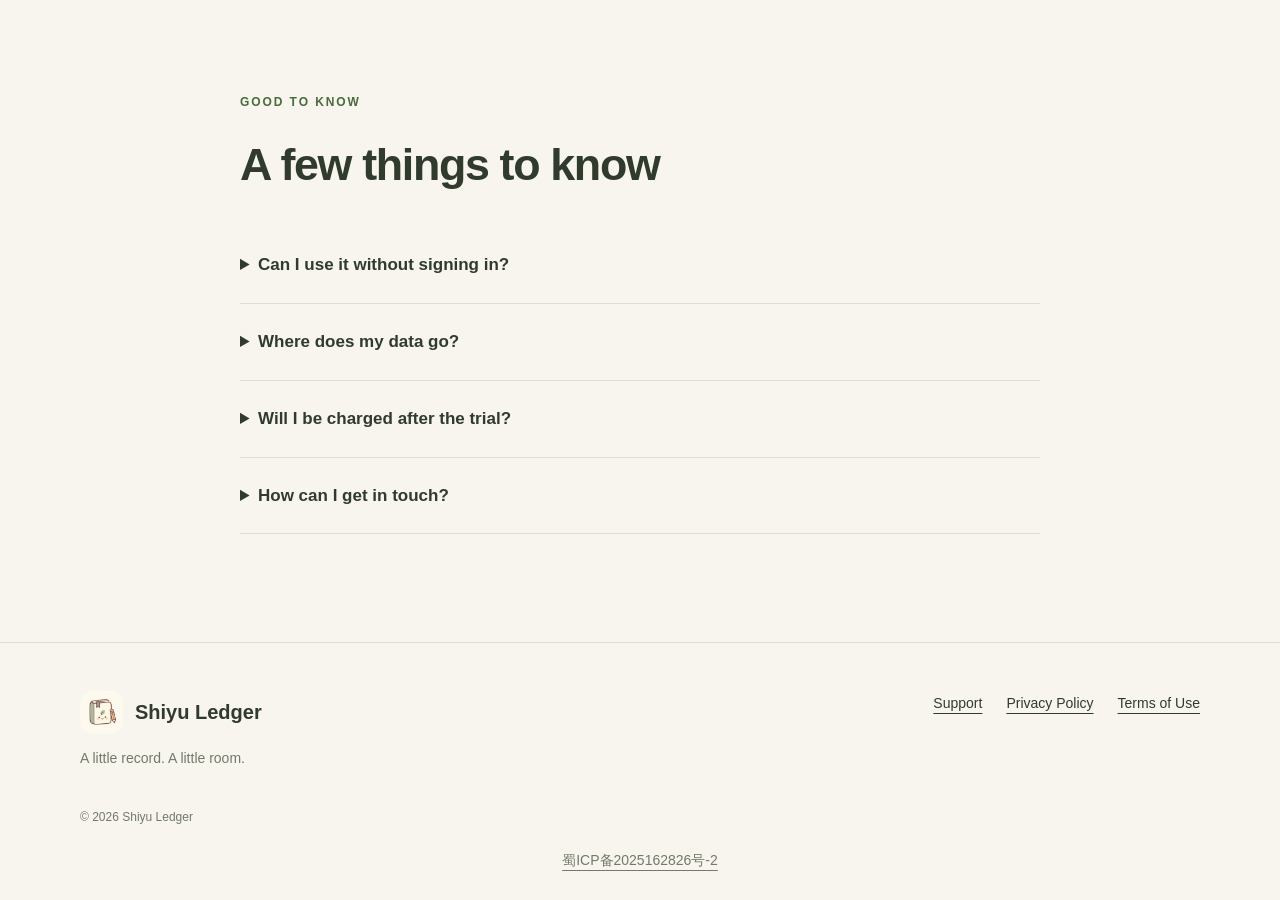
==== commit e71a3719: "chore(web): 更新官网内容" ====
--- a/index-en.html
+++ b/index-en.html
@@ -12,4 +12,4 @@
 <section class="section"><div class="faq"><p class="eyebrow">SMALL DETAILS, EVERY DAY</p><h2>Your language. Clear numbers.</h2><p>Switch between Simplified Chinese and English in app settings. English uses three-digit grouping, such as ¥1,234,567.89. Your ledger names, notes and saved amounts stay unchanged. Currency remains CNY.</p></div></section></div>
 <section class="section pricing" id="pricing"><div class="wrap"><div class="pricing-head"><p class="eyebrow">SIMPLE, BY CHOICE</p><h2>Free for everyday.<br>Pro when you need it.</h2><p>Start with the essentials, then choose what works for you. The app offers optional in-app purchases.</p><p class="trial">Try Pro free for 7 days. No charge or automatic subscription when the trial ends.</p></div><div class="prices"><article class="price-card"><h3>Free</h3><div class="amount"><span class="currency">¥</span>0</div><p>Daily entries, ledgers, categories, reports and budgets. Import and restore are free.</p></article><article class="price-card pro"><h3>Annual Pro</h3><div class="amount"><span class="currency">¥</span>16 <span class="period">/ year</span></div><p>Personal iCloud, family ledgers, recognition, export and app lock. Renews annually after you choose to buy.</p></article><article class="price-card"><h3>Lifetime Pro</h3><div class="amount"><span class="currency">¥</span>30 <span class="period">/ once</span></div><p>One purchase for Pro. No renewal.</p></article></div><p class="pricing-note">Prices shown are in CNY for mainland China. The App Store confirmation screen shows the actual price and available products. The 7-day trial is available once per App Store account. Your ledgers and history remain when access expires. <a href="terms-en.html">Read purchase terms →</a></p></div></section>
 <section class="section wrap"><div class="faq"><p class="eyebrow">GOOD TO KNOW</p><h2>A few things to know</h2><details><summary>Can I use it without signing in?</summary><p>Yes. Basic bookkeeping works offline without a Shiyu account. Optional personal sync and shared ledgers require iCloud sign-in on your device.</p></details><details><summary>Where does my data go?</summary><p>Basic data stays on your device. Optional sync and sharing use Apple CloudKit. The Doubao shortcut sends relevant content to Doubao only when you authorize and run it. See our <a href="privacy-en.html">Privacy Policy</a>.</p></details><details><summary>Will I be charged after the trial?</summary><p>No. The independent 7-day trial does not charge or turn into a subscription. Annual renewal starts only if you choose to buy Annual Pro. Lifetime Pro is a one-time purchase.</p></details><details><summary>How can I get in touch?</summary><p>Email <a href="mailto:906626481@qq.com">906626481@qq.com</a> with the app version, iOS version and steps to reproduce the issue. Please do not send passwords, verification codes or unnecessary personal information.</p></details></div></section></main>
-<footer class="footer"><div class="wrap"><div class="footer-top"><div class="footer-copy"><a class="brand" href="index-en.html"><img src="assets/icon.png" width="43" height="43" alt="">Shiyu Ledger</a><p>A little record. A little room.</p></div><nav class="footer-links" aria-label="Help and terms"><a href="support-en.html">Support</a><a href="privacy-en.html">Privacy Policy</a><a href="terms-en.html">Terms of Use</a></nav></div><div class="footer-bottom"><span>© 2026 Shiyu Ledger</span><span>ICP filing materials in preparation</span></div></div></footer></body></html>
+<footer class="footer"><div class="wrap"><div class="footer-top"><div class="footer-copy"><a class="brand" href="index-en.html"><img src="assets/icon.png" width="43" height="43" alt="">Shiyu Ledger</a><p>A little record. A little room.</p></div><nav class="footer-links" aria-label="Help and terms"><a href="support-en.html">Support</a><a href="privacy-en.html">Privacy Policy</a><a href="terms-en.html">Terms of Use</a></nav></div><div class="footer-bottom"><span>© 2026 Shiyu Ledger</span></div><p class="footer-filing"><a href="https://beian.miit.gov.cn/" target="_blank" rel="noopener noreferrer">蜀ICP备2025162826号-2</a></p></div></footer></body></html>
--- a/site.css
+++ b/site.css
@@ -3,3 +3,5 @@
 @media(max-width:850px){.wrap{width:calc(100% - 40px)}.nav{min-height:80px;gap:16px}.nav-links{gap:18px}.nav-links .optional{display:none}.hero{gap:35px;min-height:700px}.hero .phone{width:238px}.floating-note{left:-8px;bottom:28px;padding:13px 17px}.pillars{gap:24px}.feature{gap:40px}.feature-copy h2,.widgets h2{font-size:32px}.widgets{padding:40px;gap:30px}.price-card{padding:25px}.amount{font-size:45px}}
 @media(max-width:620px){.brand{font-size:17px;gap:9px}.brand img{width:36px;height:36px}.nav-links{gap:12px;font-size:12px}.nav-links .mobile-hide{display:none}.language{padding:4px 11px}.hero{grid-template-columns:1fr;gap:50px;padding:58px 0 62px;min-height:0}.hero-copy{max-width:500px}.hero h1{font-size:47px}.lead{font-size:16px;margin-top:23px}.hero-visual{padding:0 20px 18px;max-width:340px;justify-self:center;width:100%}.hero-visual:before{inset:12% 0 0;transform:none}.hero .phone{width:245px}.floating-note{left:-3px;bottom:47px;font-size:12px}.floating-note strong{font-size:20px}.pillars{grid-template-columns:1fr;padding:26px 0;gap:21px}.pillars strong{font-size:17px}.section{padding:65px 0}.section-intro{margin-bottom:32px}.feature{grid-template-columns:1fr;gap:28px;padding:20px 0 60px}.feature-copy{order:-1}.feature-copy h2,.widgets h2{font-size:32px}.feature-visual{padding:30px}.feature .phone{width:237px}.widgets{grid-template-columns:1fr;padding:32px 26px 56px;gap:32px;border-radius:26px}.widget-pair{max-width:340px;margin:auto}.prices{grid-template-columns:1fr;gap:14px}.price-card{padding:27px}.amount{margin:14px 0 8px}.footer-top,.footer-bottom{flex-direction:column;gap:22px}.footer-links{gap:20px}.footer-bottom{margin-top:28px;gap:9px}.pricing-head{text-align:left}.pricing-note{text-align:left}.actions{gap:18px}.widget-pair .phone{border-radius:18px}}
 @media(prefers-reduced-motion:reduce){html{scroll-behavior:auto}}
+
+.footer-filing{text-align:center;margin-top:20px;font-size:14px}
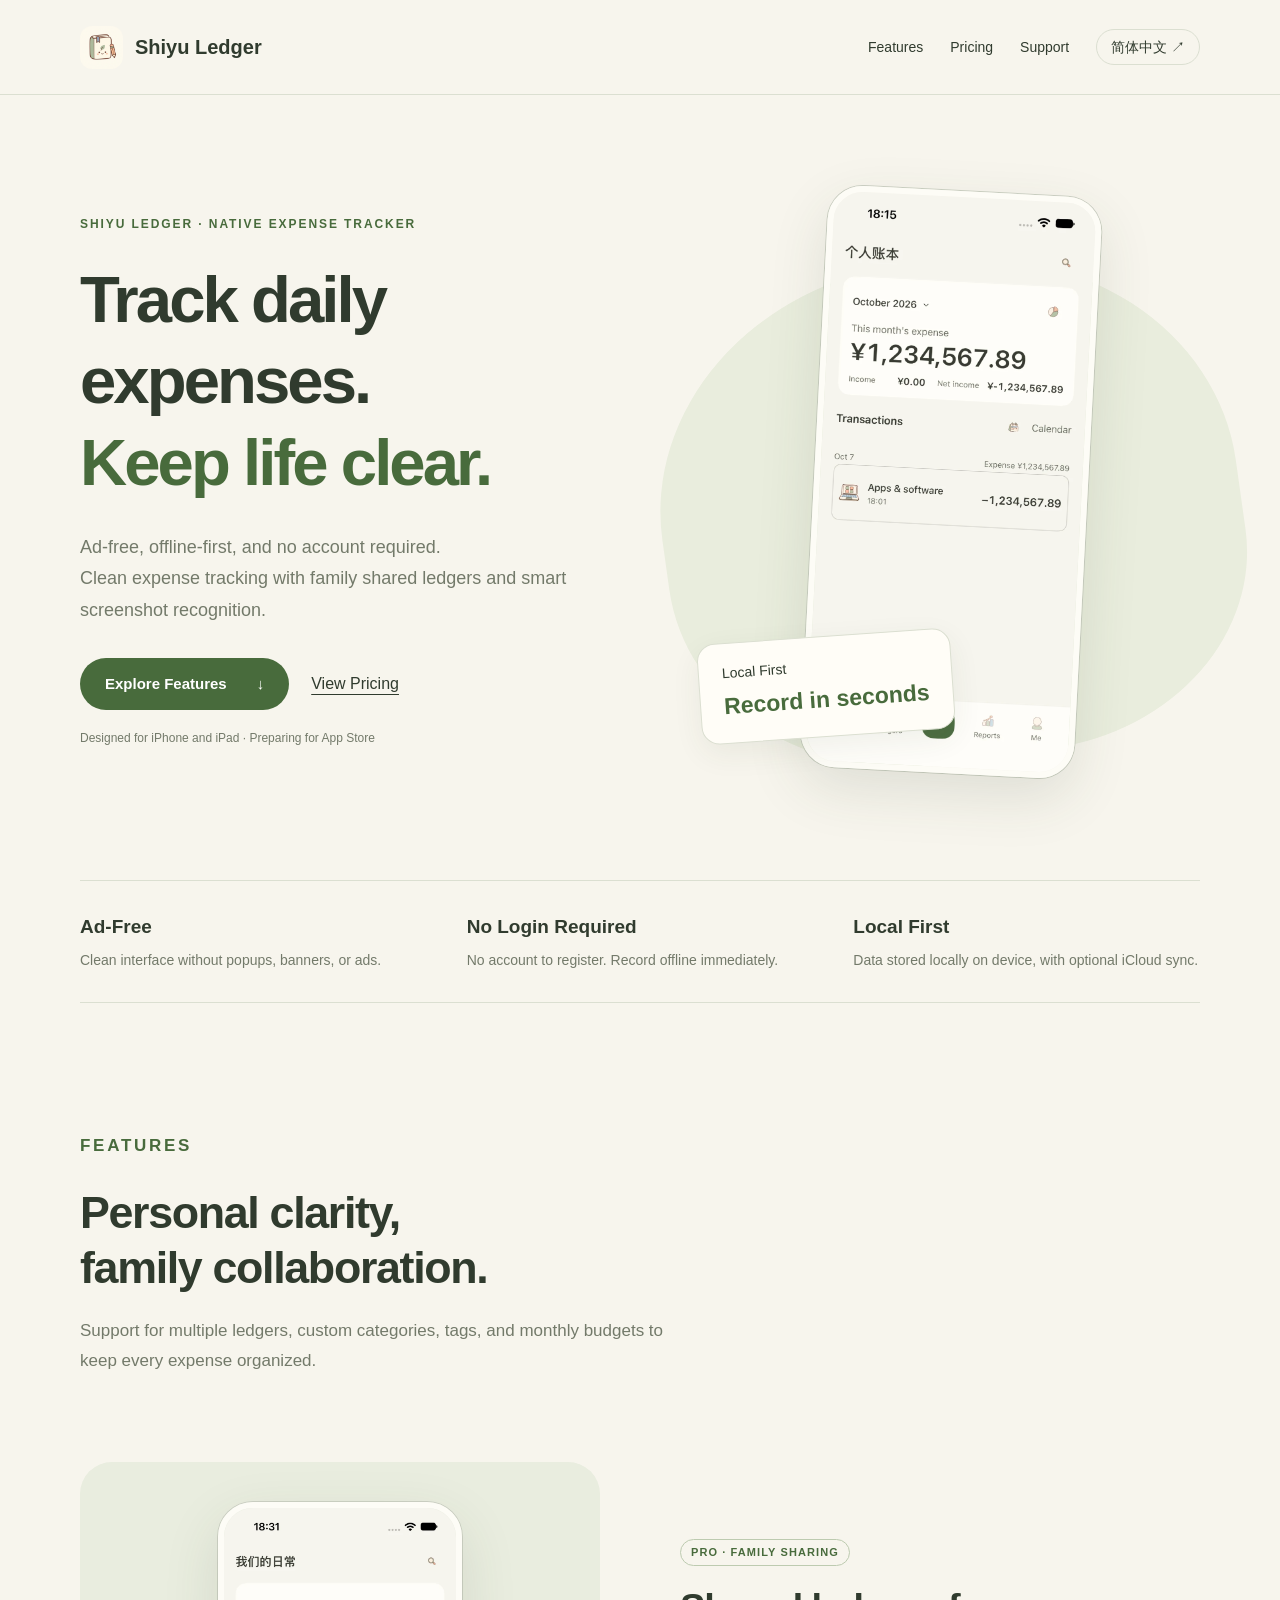
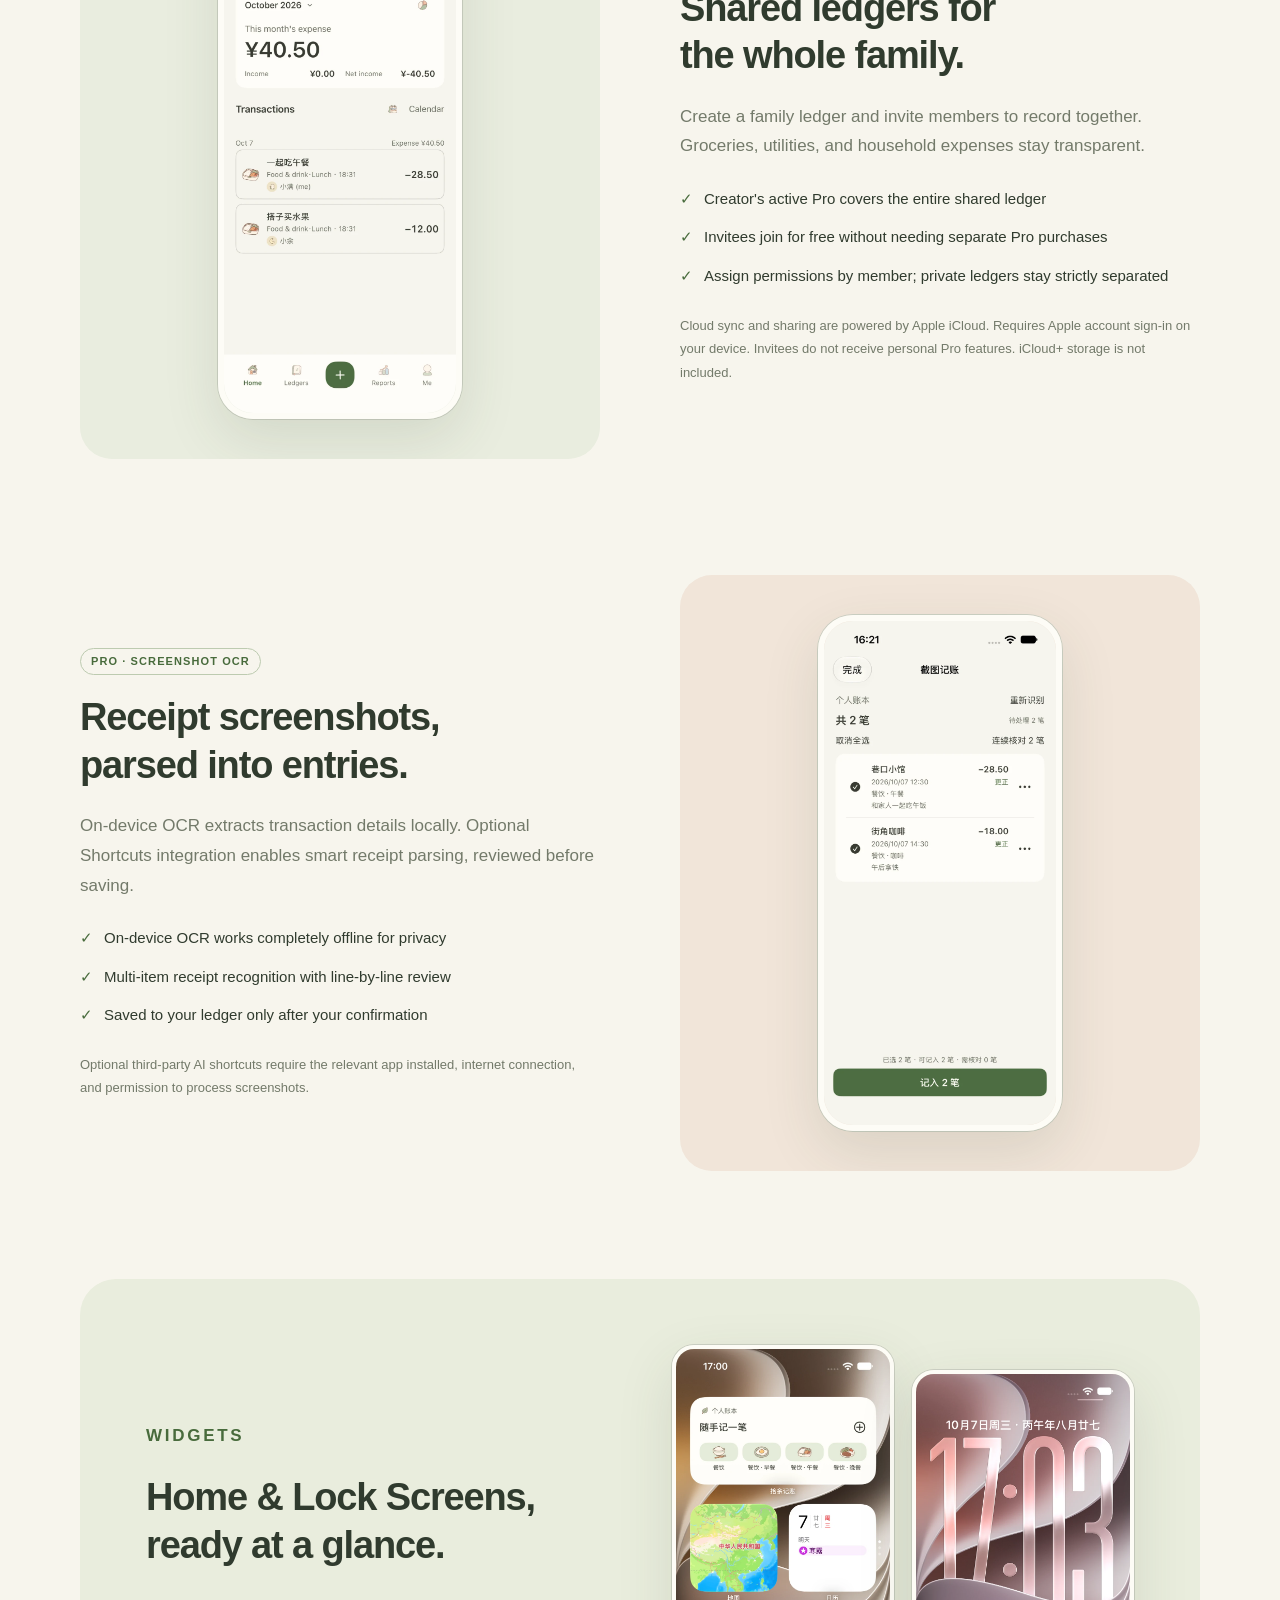
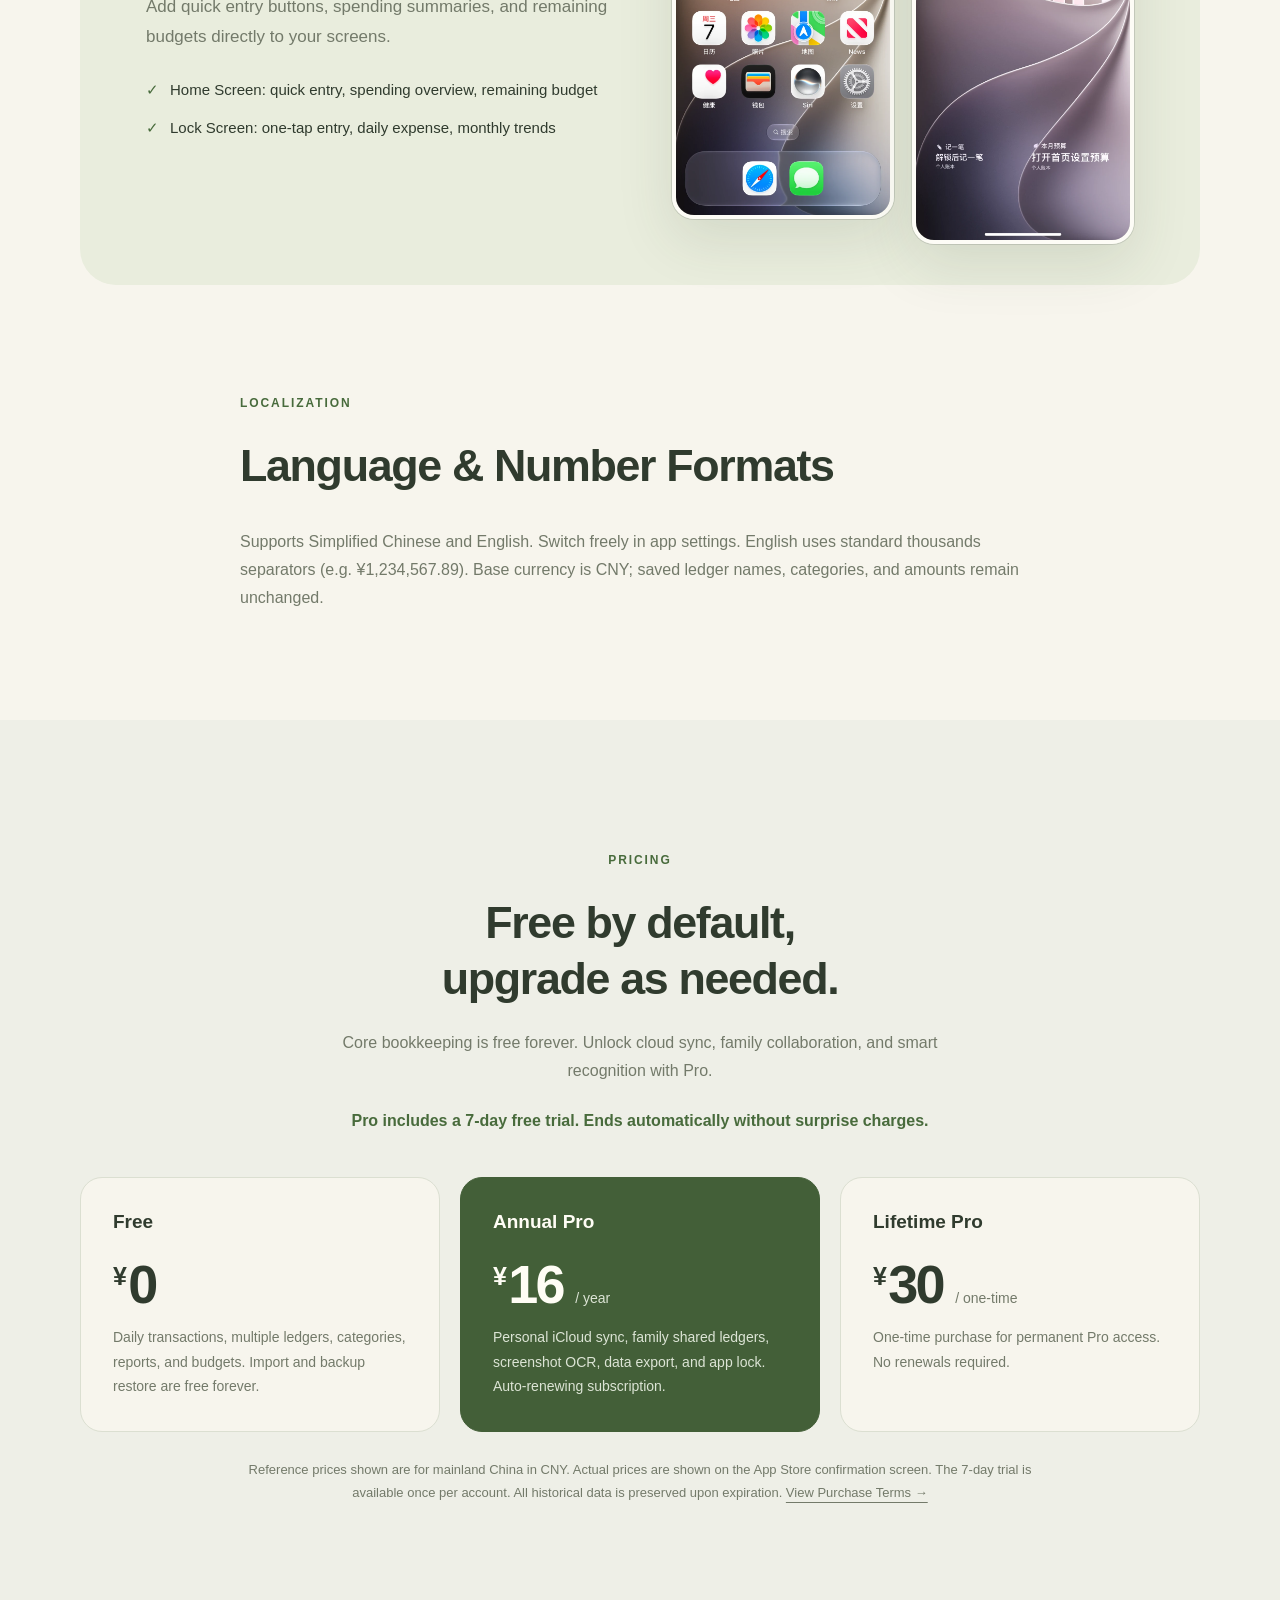
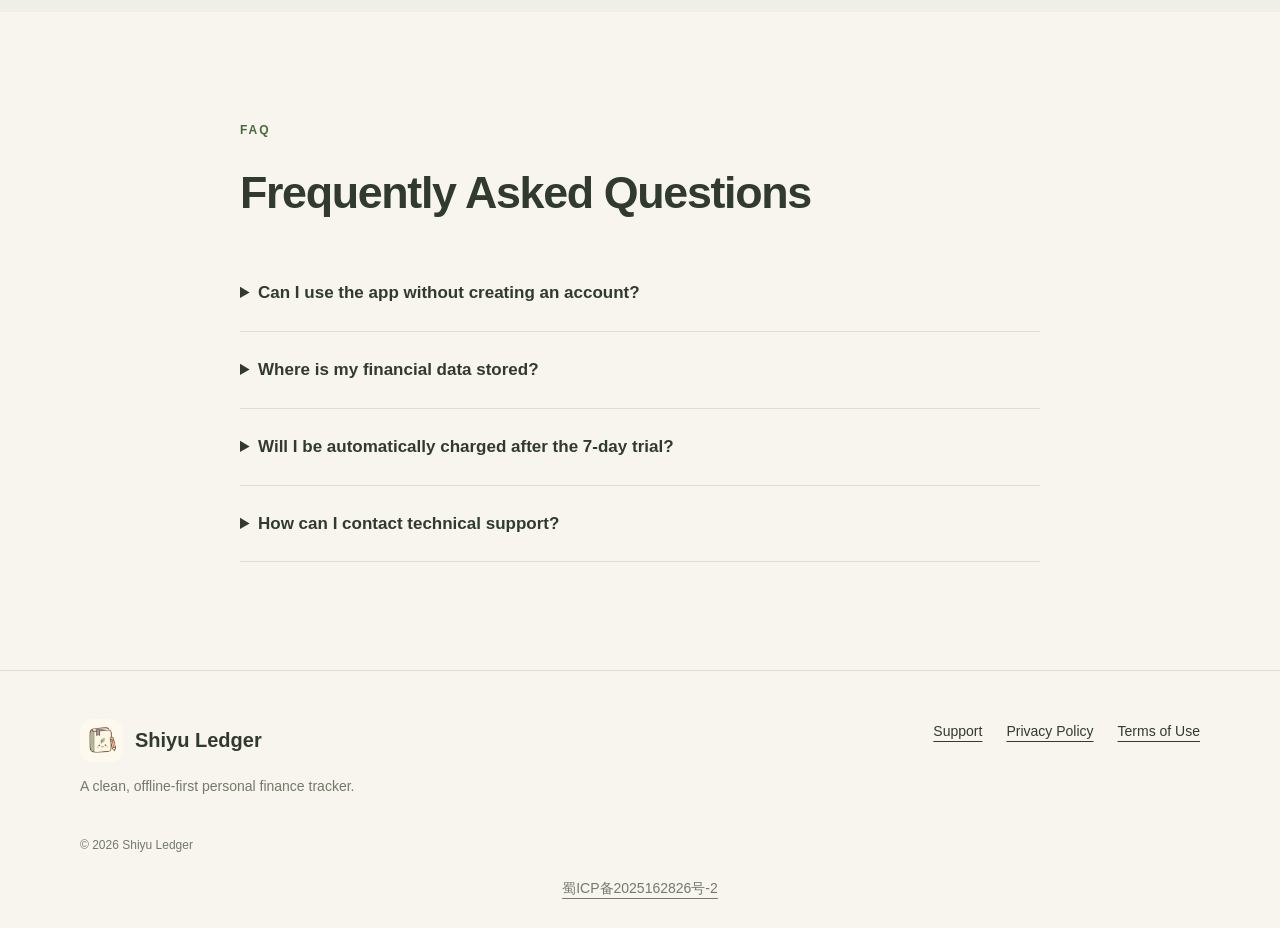
==== commit b67b2656: "chore(web): 更新官网内容" ====
--- a/index-en.html
+++ b/index-en.html
@@ -1,15 +1,15 @@
 <!doctype html>
 <html lang="en">
-<head><meta charset="utf-8"><meta name="viewport" content="width=device-width,initial-scale=1"><meta name="description" content="Shiyu Ledger is a quiet home for everyday spending. Ad-free, no Shiyu login, and local first. Share family ledgers, recognize screenshots and use Home and Lock Screen widgets."><meta name="theme-color" content="#f7f5ed"><title>Shiyu Ledger · A little record. A little room.</title><link rel="icon" href="assets/icon.png"><link rel="stylesheet" href="site.css"></head>
+<head><meta charset="utf-8"><meta name="viewport" content="width=device-width,initial-scale=1"><meta name="description" content="Shiyu Ledger is a clean, ad-free, offline-first iOS expense tracker without accounts. Features family shared ledgers, OCR recognition, and Home/Lock Screen widgets."><meta name="theme-color" content="#f7f5ed"><title>Shiyu Ledger · Native Expense Tracker</title><link rel="icon" href="assets/icon.png"><link rel="stylesheet" href="site.css"></head>
 <body><a class="skip" href="#main">Skip to content</a>
-<header class="site-header"><nav class="wrap nav" aria-label="Main navigation"><a class="brand" href="index-en.html"><img src="assets/icon.png" width="43" height="43" alt="">Shiyu Ledger</a><div class="nav-links"><a class="optional" href="#features">Features</a><a class="mobile-hide" href="#pricing">Pro plans</a><a class="mobile-hide" href="support-en.html">Support</a><a class="language" href="index.html" lang="zh-CN" aria-label="切换为简体中文">简体中文 ↗</a></div></nav></header>
-<main id="main"><div class="wrap"><section class="hero"><div class="hero-copy"><p class="eyebrow">SHIYU LEDGER · A QUIETER EVERYDAY</p><h1>A little record.<br><span>A little room.</span></h1><p class="lead">Lunch with family. The weekly groceries. All the little things that make a life. Keep a simple record, and make room for what matters.</p><div class="actions"><a class="button" href="#features">Meet Shiyu <span aria-hidden="true">↓</span></a><a href="#pricing">Explore Pro</a></div><p class="availability">Made for iPhone and iPad · Coming to the App Store</p></div><div class="hero-visual"><div class="phone"><img src="assets/home-en.webp" width="828" height="1801" alt="Personal ledger and daily transactions in Shiyu Ledger" fetchpriority="high"></div><div class="floating-note">Every little entry.<strong>A clearer picture.</strong></div></div></section>
-<div class="pillars"><div><strong>Ad-free</strong><p>Open your ledger, without the interruptions.</p></div><div><strong>No Shiyu login</strong><p>No account to create. Just start recording.</p></div><div><strong>Local first</strong><p>Record offline. Turn on cloud sync if you choose.</p></div></div>
-<section class="section" id="features"><div class="section-intro"><p class="eyebrow">FOR EVERYDAY LIFE</p><h2>Your everyday.<br>Your family’s, too.</h2><p>From personal habits to shared household spending. Categories, tags, budgets and reports keep every entry in its place.</p></div>
-<div class="feature"><div class="feature-visual"><div class="phone"><img src="assets/family-en.webp" width="828" height="1801" loading="lazy" alt="Members and permissions in a shared family ledger"></div></div><div class="feature-copy"><span class="tag">PRO · FAMILY LEDGERS</span><h2>Life together.<br>Recorded together.</h2><p>Create a family ledger and invite the people you share life with. Groceries, trips and little additions to your home, all in one place.</p><ul class="feature-list"><li>The creator’s active Pro covers the shared ledger</li><li>Invitees need no separate Pro purchase for that ledger</li><li>Choose member permissions; keep private ledgers separate</li></ul><small>Sync and sharing use Apple iCloud and require iCloud sign-in on your device. Members do not receive personal Pro features. iCloud+ storage is not included.</small></div></div>
-<div class="feature"><div class="feature-copy"><span class="tag">PRO · SCREENSHOT RECOGNITION</span><h2>From a screenshot<br>to a clear entry.</h2><p>Extract text with on-device OCR, or choose an optional Doubao AI shortcut. Less typing, more time for your day.</p><ul class="feature-list"><li>On-device OCR works offline</li><li>Recognize multiple entries and review each amount and category</li><li>Review and confirm before anything is saved</li></ul><small>Doubao requires installation, sign-in, internet and permission to process screenshots and prompts through Shortcuts. Recognition can be incorrect; always review before saving.</small></div><div class="feature-visual peach"><div class="phone"><img src="assets/recognition.webp" width="828" height="1801" loading="lazy" alt="Reviewing multiple recognized transactions"></div></div></div></section>
-<section class="widgets" aria-labelledby="widgets-title"><div><p class="eyebrow">A GLANCE IS ENOUGH</p><h2 id="widgets-title">Your ledger.<br>Just a glance away.</h2><p>Quickly add an entry, check your spending or see your budget. Put the details you need on your Home and Lock Screens.</p><ul class="feature-list"><li>Home Screen: quick entry, totals and remaining budget</li><li>Lock Screen: quick entry, daily spending, monthly totals and trends</li></ul></div><div class="widget-pair"><div class="phone"><img src="assets/widget-home.webp" loading="lazy" width="828" height="1801" alt="Shiyu income and expense widget on the iPhone Home Screen"></div><div class="phone"><img src="assets/widget-lock.webp" loading="lazy" width="828" height="1801" alt="Shiyu widgets on the iPhone Lock Screen"></div></div></section>
-<section class="section"><div class="faq"><p class="eyebrow">SMALL DETAILS, EVERY DAY</p><h2>Your language. Clear numbers.</h2><p>Switch between Simplified Chinese and English in app settings. English uses three-digit grouping, such as ¥1,234,567.89. Your ledger names, notes and saved amounts stay unchanged. Currency remains CNY.</p></div></section></div>
-<section class="section pricing" id="pricing"><div class="wrap"><div class="pricing-head"><p class="eyebrow">SIMPLE, BY CHOICE</p><h2>Free for everyday.<br>Pro when you need it.</h2><p>Start with the essentials, then choose what works for you. The app offers optional in-app purchases.</p><p class="trial">Try Pro free for 7 days. No charge or automatic subscription when the trial ends.</p></div><div class="prices"><article class="price-card"><h3>Free</h3><div class="amount"><span class="currency">¥</span>0</div><p>Daily entries, ledgers, categories, reports and budgets. Import and restore are free.</p></article><article class="price-card pro"><h3>Annual Pro</h3><div class="amount"><span class="currency">¥</span>16 <span class="period">/ year</span></div><p>Personal iCloud, family ledgers, recognition, export and app lock. Renews annually after you choose to buy.</p></article><article class="price-card"><h3>Lifetime Pro</h3><div class="amount"><span class="currency">¥</span>30 <span class="period">/ once</span></div><p>One purchase for Pro. No renewal.</p></article></div><p class="pricing-note">Prices shown are in CNY for mainland China. The App Store confirmation screen shows the actual price and available products. The 7-day trial is available once per App Store account. Your ledgers and history remain when access expires. <a href="terms-en.html">Read purchase terms →</a></p></div></section>
-<section class="section wrap"><div class="faq"><p class="eyebrow">GOOD TO KNOW</p><h2>A few things to know</h2><details><summary>Can I use it without signing in?</summary><p>Yes. Basic bookkeeping works offline without a Shiyu account. Optional personal sync and shared ledgers require iCloud sign-in on your device.</p></details><details><summary>Where does my data go?</summary><p>Basic data stays on your device. Optional sync and sharing use Apple CloudKit. The Doubao shortcut sends relevant content to Doubao only when you authorize and run it. See our <a href="privacy-en.html">Privacy Policy</a>.</p></details><details><summary>Will I be charged after the trial?</summary><p>No. The independent 7-day trial does not charge or turn into a subscription. Annual renewal starts only if you choose to buy Annual Pro. Lifetime Pro is a one-time purchase.</p></details><details><summary>How can I get in touch?</summary><p>Email <a href="mailto:906626481@qq.com">906626481@qq.com</a> with the app version, iOS version and steps to reproduce the issue. Please do not send passwords, verification codes or unnecessary personal information.</p></details></div></section></main>
-<footer class="footer"><div class="wrap"><div class="footer-top"><div class="footer-copy"><a class="brand" href="index-en.html"><img src="assets/icon.png" width="43" height="43" alt="">Shiyu Ledger</a><p>A little record. A little room.</p></div><nav class="footer-links" aria-label="Help and terms"><a href="support-en.html">Support</a><a href="privacy-en.html">Privacy Policy</a><a href="terms-en.html">Terms of Use</a></nav></div><div class="footer-bottom"><span>© 2026 Shiyu Ledger</span></div><p class="footer-filing"><a href="https://beian.miit.gov.cn/" target="_blank" rel="noopener noreferrer">蜀ICP备2025162826号-2</a></p></div></footer></body></html>
+<header class="site-header"><nav class="wrap nav" aria-label="Main navigation"><a class="brand" href="index-en.html"><img src="assets/icon.png" width="43" height="43" alt="">Shiyu Ledger</a><div class="nav-links"><a class="optional" href="#features">Features</a><a class="mobile-hide" href="#pricing">Pricing</a><a class="mobile-hide" href="support-en.html">Support</a><a class="language" href="index.html" lang="zh-CN" aria-label="切换为简体中文">简体中文 ↗</a></div></nav></header>
+<main id="main"><div class="wrap"><section class="hero"><div class="hero-copy"><p class="eyebrow">SHIYU LEDGER · NATIVE EXPENSE TRACKER</p><h1>Track daily expenses.<br><span>Keep life clear.</span></h1><p class="lead">Ad-free, offline-first, and no account required.<br>Clean expense tracking with family shared ledgers and smart screenshot recognition.</p><div class="actions"><a class="button" href="#features">Explore Features <span aria-hidden="true">↓</span></a><a href="#pricing">View Pricing</a></div><p class="availability">Designed for iPhone and iPad · Preparing for App Store</p></div><div class="hero-visual"><div class="phone"><img src="assets/home-en.webp" width="828" height="1801" alt="Shiyu Ledger daily transactions" fetchpriority="high"></div><div class="floating-note">Local First<strong>Record in seconds</strong></div></div></section>
+<div class="pillars"><div><strong>Ad-Free</strong><p>Clean interface without popups, banners, or ads.</p></div><div><strong>No Login Required</strong><p>No account to register. Record offline immediately.</p></div><div><strong>Local First</strong><p>Data stored locally on device, with optional iCloud sync.</p></div></div>
+<section class="section" id="features"><div class="section-intro"><p class="eyebrow">FEATURES</p><h2>Personal clarity,<br>family collaboration.</h2><p>Support for multiple ledgers, custom categories, tags, and monthly budgets to keep every expense organized.</p></div>
+<div class="feature"><div class="feature-visual"><div class="phone"><img src="assets/family-en.webp" width="828" height="1801" loading="lazy" alt="Shared family ledger members and permissions"></div></div><div class="feature-copy"><span class="tag">PRO · FAMILY SHARING</span><h2>Shared ledgers for<br>the whole family.</h2><p>Create a family ledger and invite members to record together. Groceries, utilities, and household expenses stay transparent.</p><ul class="feature-list"><li>Creator's active Pro covers the entire shared ledger</li><li>Invitees join for free without needing separate Pro purchases</li><li>Assign permissions by member; private ledgers stay strictly separated</li></ul><small>Cloud sync and sharing are powered by Apple iCloud. Requires Apple account sign-in on your device. Invitees do not receive personal Pro features. iCloud+ storage is not included.</small></div></div>
+<div class="feature"><div class="feature-copy"><span class="tag">PRO · SCREENSHOT OCR</span><h2>Receipt screenshots,<br>parsed into entries.</h2><p>On-device OCR extracts transaction details locally. Optional Shortcuts integration enables smart receipt parsing, reviewed before saving.</p><ul class="feature-list"><li>On-device OCR works completely offline for privacy</li><li>Multi-item receipt recognition with line-by-line review</li><li>Saved to your ledger only after your confirmation</li></ul><small>Optional third-party AI shortcuts require the relevant app installed, internet connection, and permission to process screenshots.</small></div><div class="feature-visual peach"><div class="phone"><img src="assets/recognition.webp" width="828" height="1801" loading="lazy" alt="Reviewing recognized transactions"></div></div></div></section>
+<section class="widgets" aria-labelledby="widgets-title"><div><p class="eyebrow">WIDGETS</p><h2 id="widgets-title">Home & Lock Screens,<br>ready at a glance.</h2><p>Add quick entry buttons, spending summaries, and remaining budgets directly to your screens.</p><ul class="feature-list"><li>Home Screen: quick entry, spending overview, remaining budget</li><li>Lock Screen: one-tap entry, daily expense, monthly trends</li></ul></div><div class="widget-pair"><div class="phone"><img src="assets/widget-home.webp" loading="lazy" width="828" height="1801" alt="iPhone Home Screen widgets"></div><div class="phone"><img src="assets/widget-lock.webp" loading="lazy" width="828" height="1801" alt="iPhone Lock Screen widgets"></div></div></section>
+<section class="section"><div class="faq"><p class="eyebrow">LOCALIZATION</p><h2>Language & Number Formats</h2><p>Supports Simplified Chinese and English. Switch freely in app settings. English uses standard thousands separators (e.g. ¥1,234,567.89). Base currency is CNY; saved ledger names, categories, and amounts remain unchanged.</p></div></section></div>
+<section class="section pricing" id="pricing"><div class="wrap"><div class="pricing-head"><p class="eyebrow">PRICING</p><h2>Free by default,<br>upgrade as needed.</h2><p>Core bookkeeping is free forever. Unlock cloud sync, family collaboration, and smart recognition with Pro.</p><p class="trial">Pro includes a 7-day free trial. Ends automatically without surprise charges.</p></div><div class="prices"><article class="price-card"><h3>Free</h3><div class="amount"><span class="currency">¥</span>0</div><p>Daily transactions, multiple ledgers, categories, reports, and budgets. Import and backup restore are free forever.</p></article><article class="price-card pro"><h3>Annual Pro</h3><div class="amount"><span class="currency">¥</span>16 <span class="period">/ year</span></div><p>Personal iCloud sync, family shared ledgers, screenshot OCR, data export, and app lock. Auto-renewing subscription.</p></article><article class="price-card"><h3>Lifetime Pro</h3><div class="amount"><span class="currency">¥</span>30 <span class="period">/ one-time</span></div><p>One-time purchase for permanent Pro access. No renewals required.</p></article></div><p class="pricing-note">Reference prices shown are for mainland China in CNY. Actual prices are shown on the App Store confirmation screen. The 7-day trial is available once per account. All historical data is preserved upon expiration. <a href="terms-en.html">View Purchase Terms →</a></p></div></section>
+<section class="section wrap"><div class="faq"><p class="eyebrow">FAQ</p><h2>Frequently Asked Questions</h2><details><summary>Can I use the app without creating an account?</summary><p>Yes. Core bookkeeping works completely offline without registering or logging in. An Apple account on your device is only required when enabling iCloud sync or family sharing.</p></details><details><summary>Where is my financial data stored?</summary><p>All entries are stored locally on your device by default. When sync is enabled, data is stored in your private Apple CloudKit container. We operate no servers that store your financial records. See our <a href="privacy-en.html">Privacy Policy</a>.</p></details><details><summary>Will I be automatically charged after the 7-day trial?</summary><p>No. The 7-day trial is a standalone trial period. It terminates automatically without charging or converting into a subscription. Auto-renewal only applies if you actively purchase the Annual plan.</p></details><details><summary>How can I contact technical support?</summary><p>Email us at <a href="mailto:906626481@qq.com">906626481@qq.com</a>. Please include your app version, iOS version, and reproduction steps.</p></details></div></section></main>
+<footer class="footer"><div class="wrap"><div class="footer-top"><div class="footer-copy"><a class="brand" href="index-en.html"><img src="assets/icon.png" width="43" height="43" alt="">Shiyu Ledger</a><p>A clean, offline-first personal finance tracker.</p></div><nav class="footer-links" aria-label="Help and terms"><a href="support-en.html">Support</a><a href="privacy-en.html">Privacy Policy</a><a href="terms-en.html">Terms of Use</a></nav></div><div class="footer-bottom"><span>© 2026 Shiyu Ledger</span></div><p class="footer-filing"><a href="https://beian.miit.gov.cn/" target="_blank" rel="noopener noreferrer">蜀ICP备2025162826号-2</a></p></div></footer></body></html>
